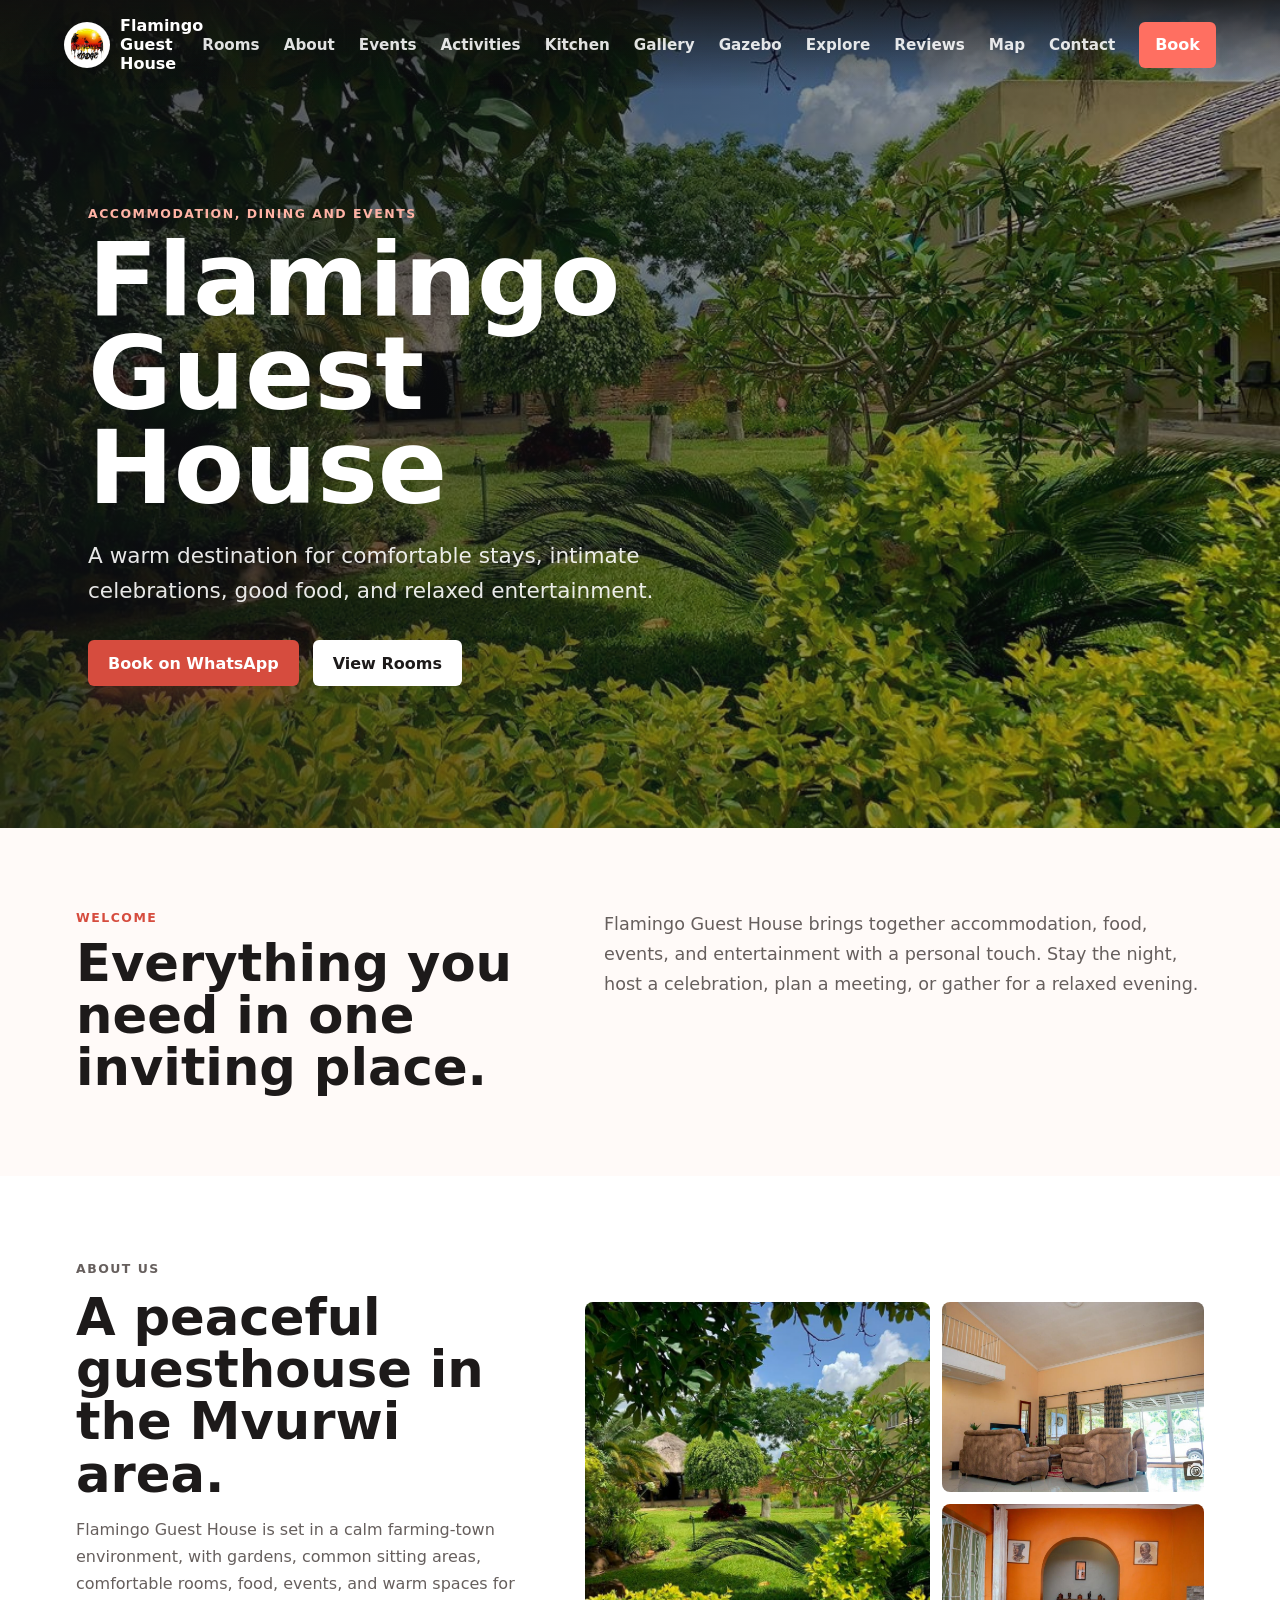
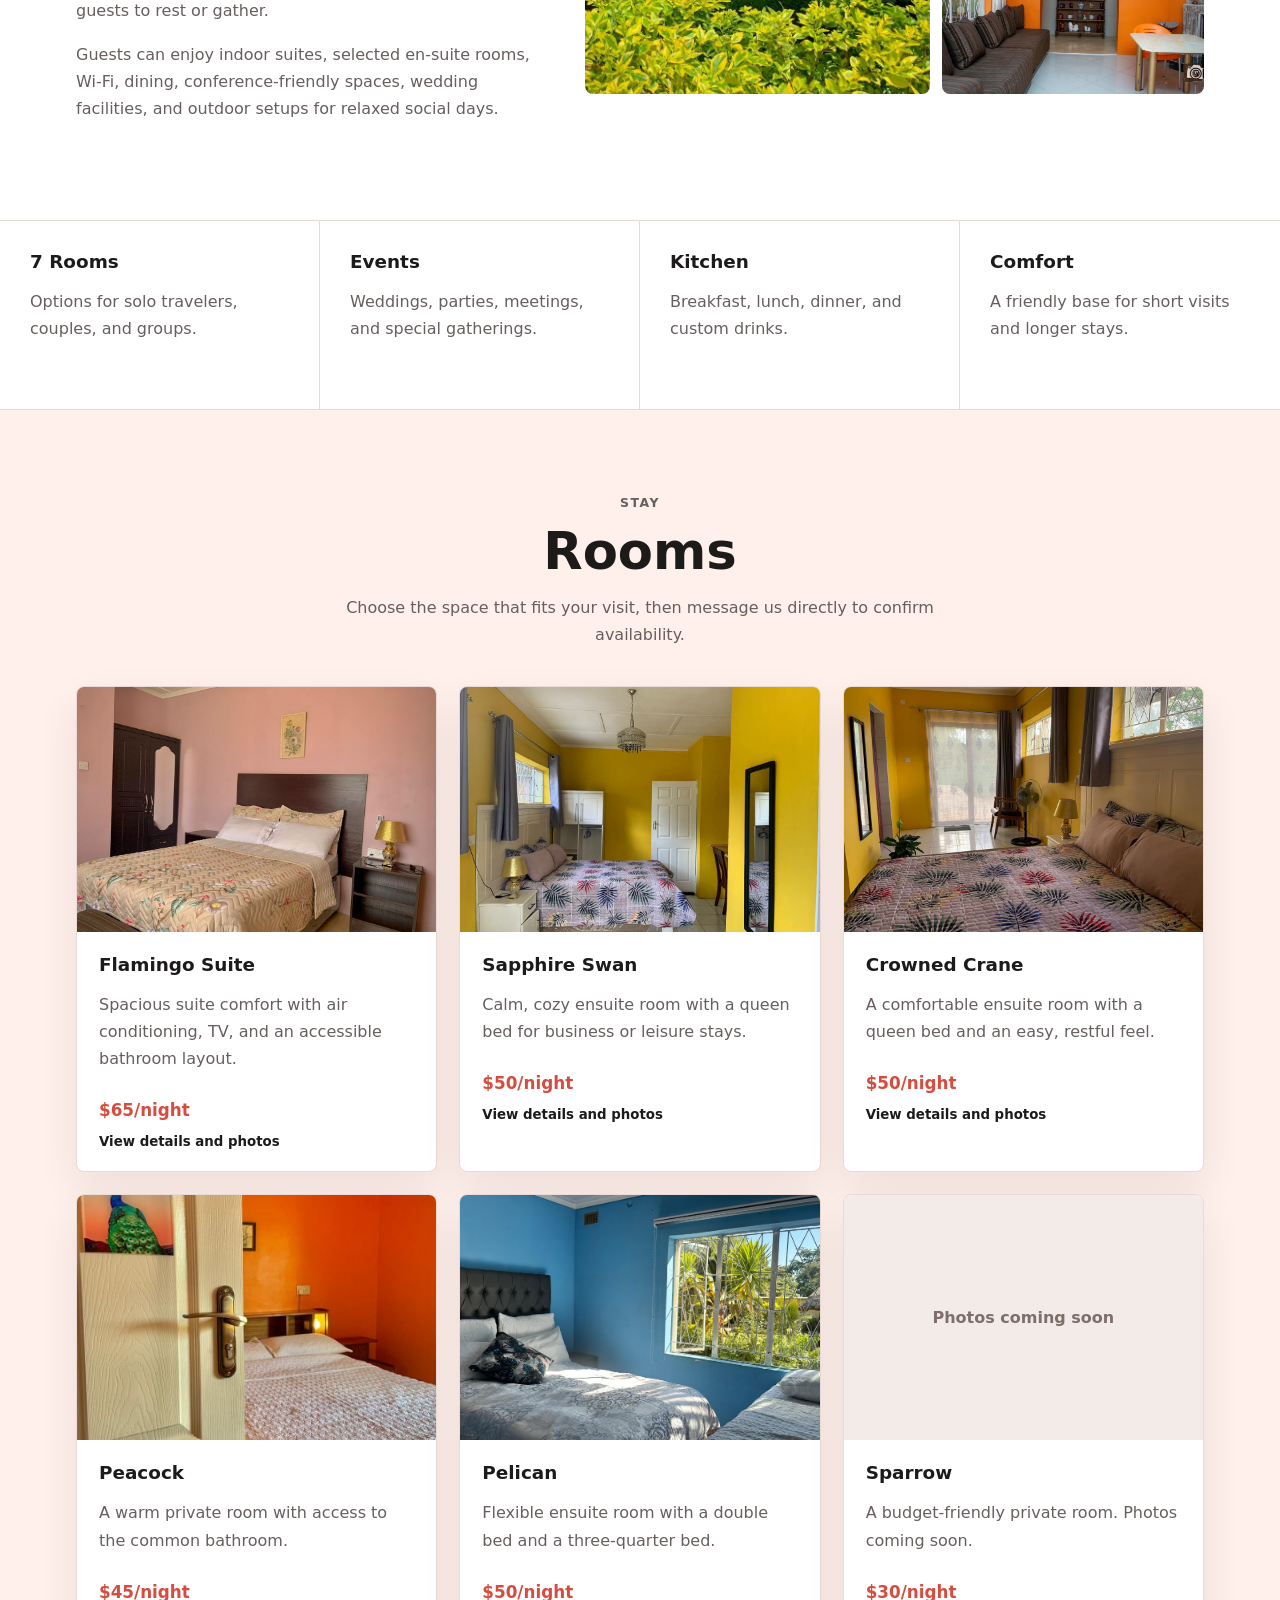
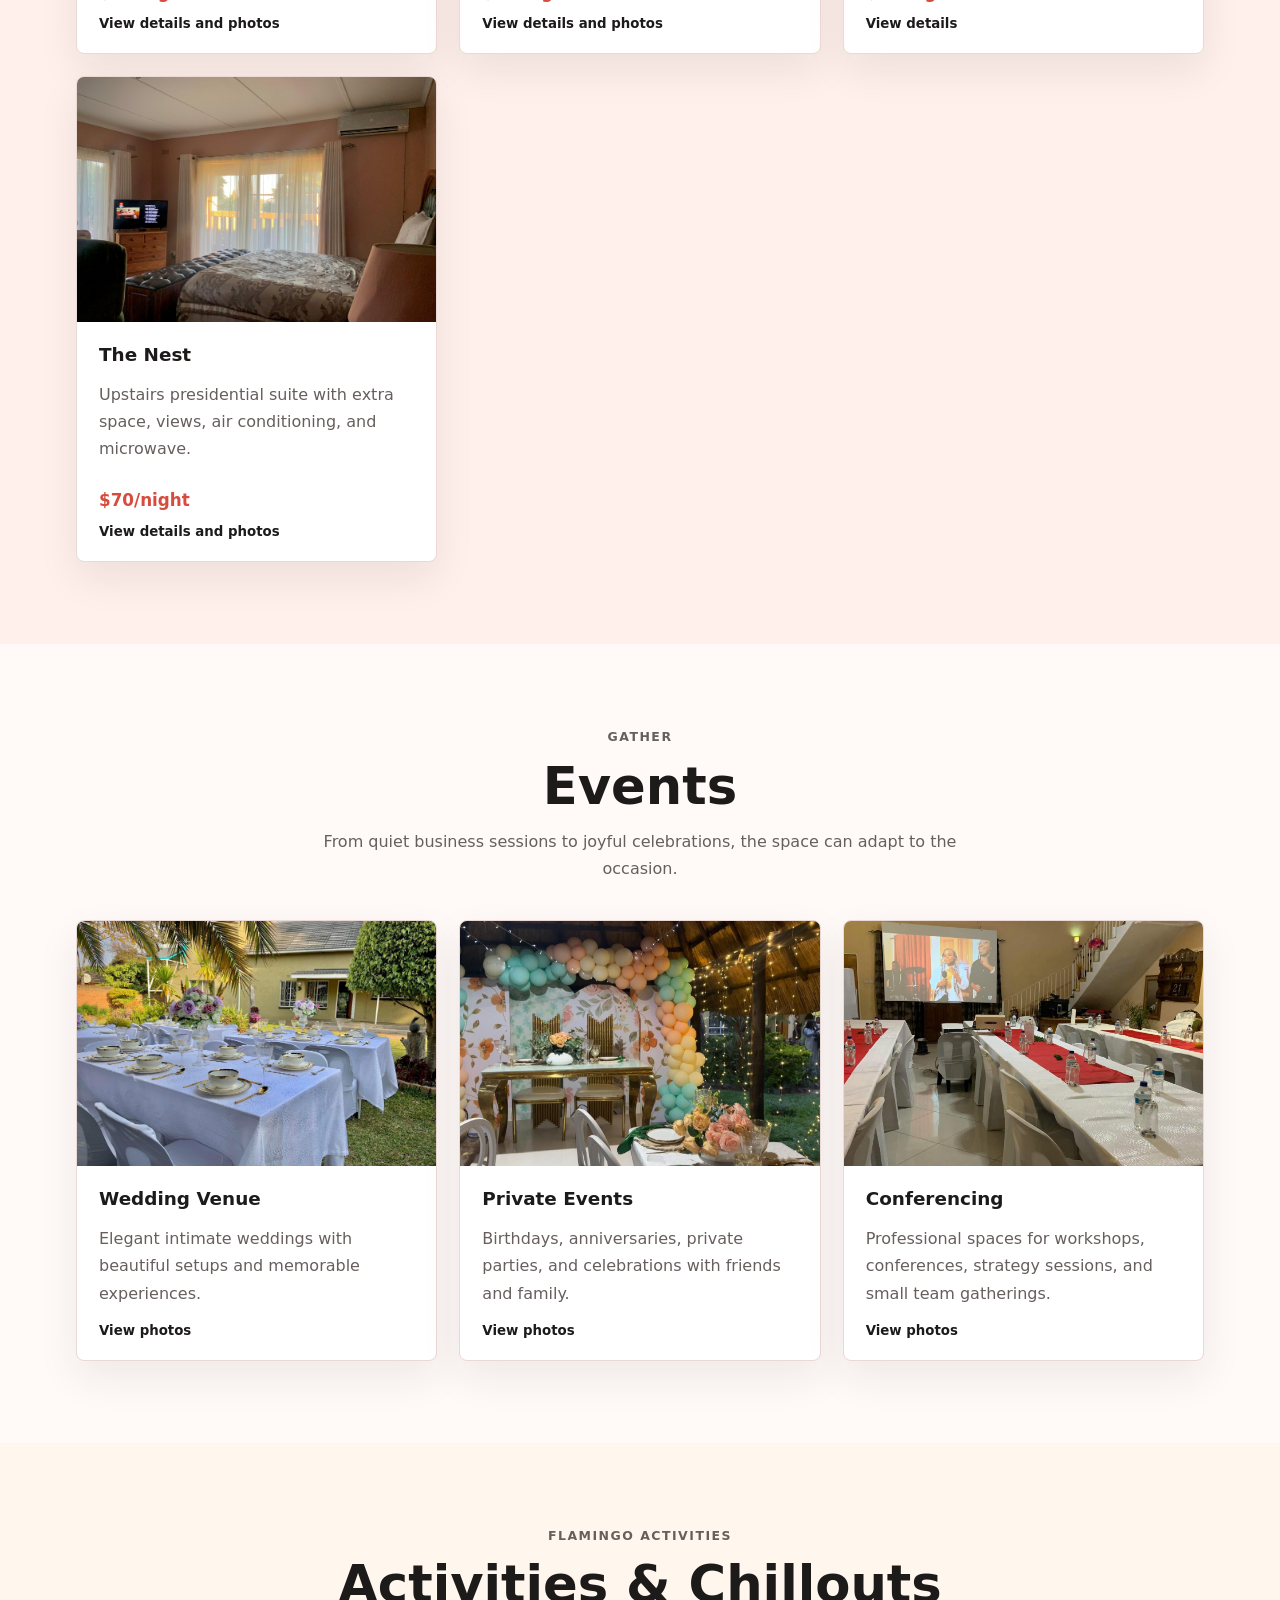
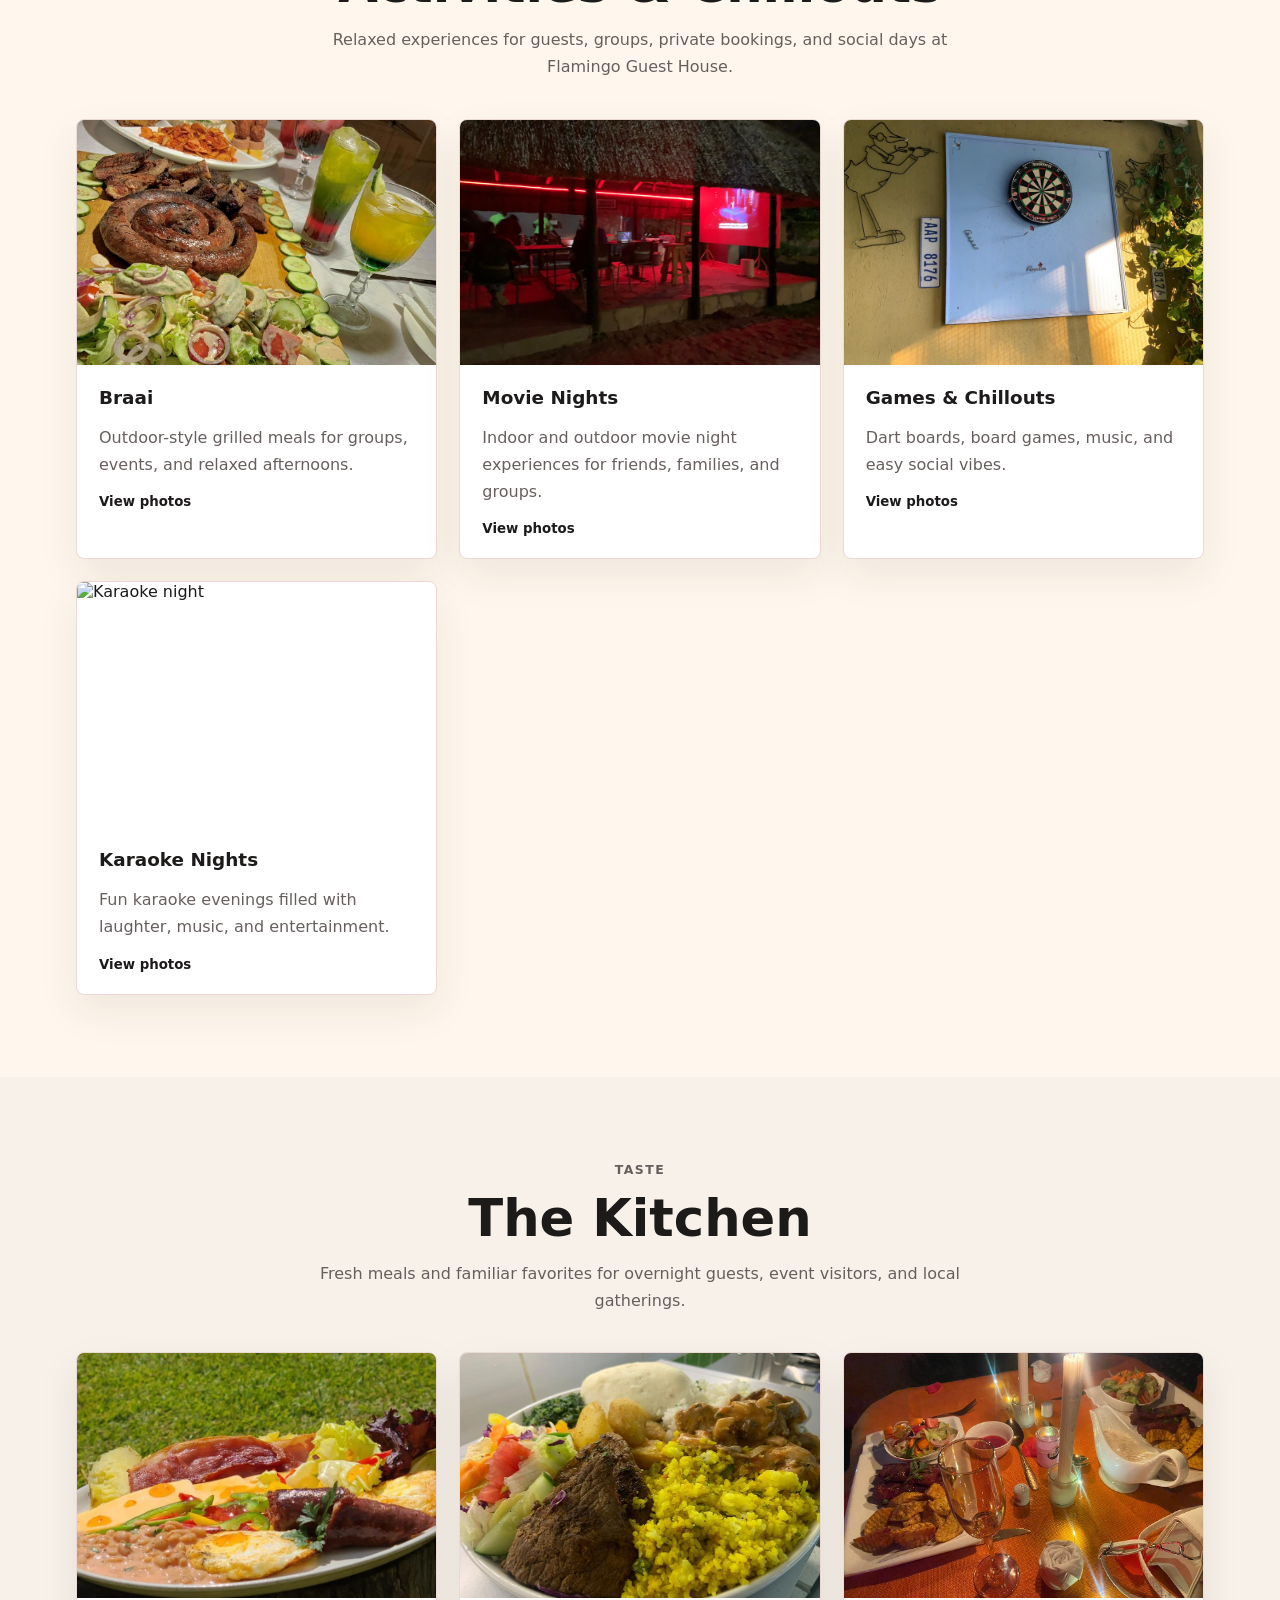
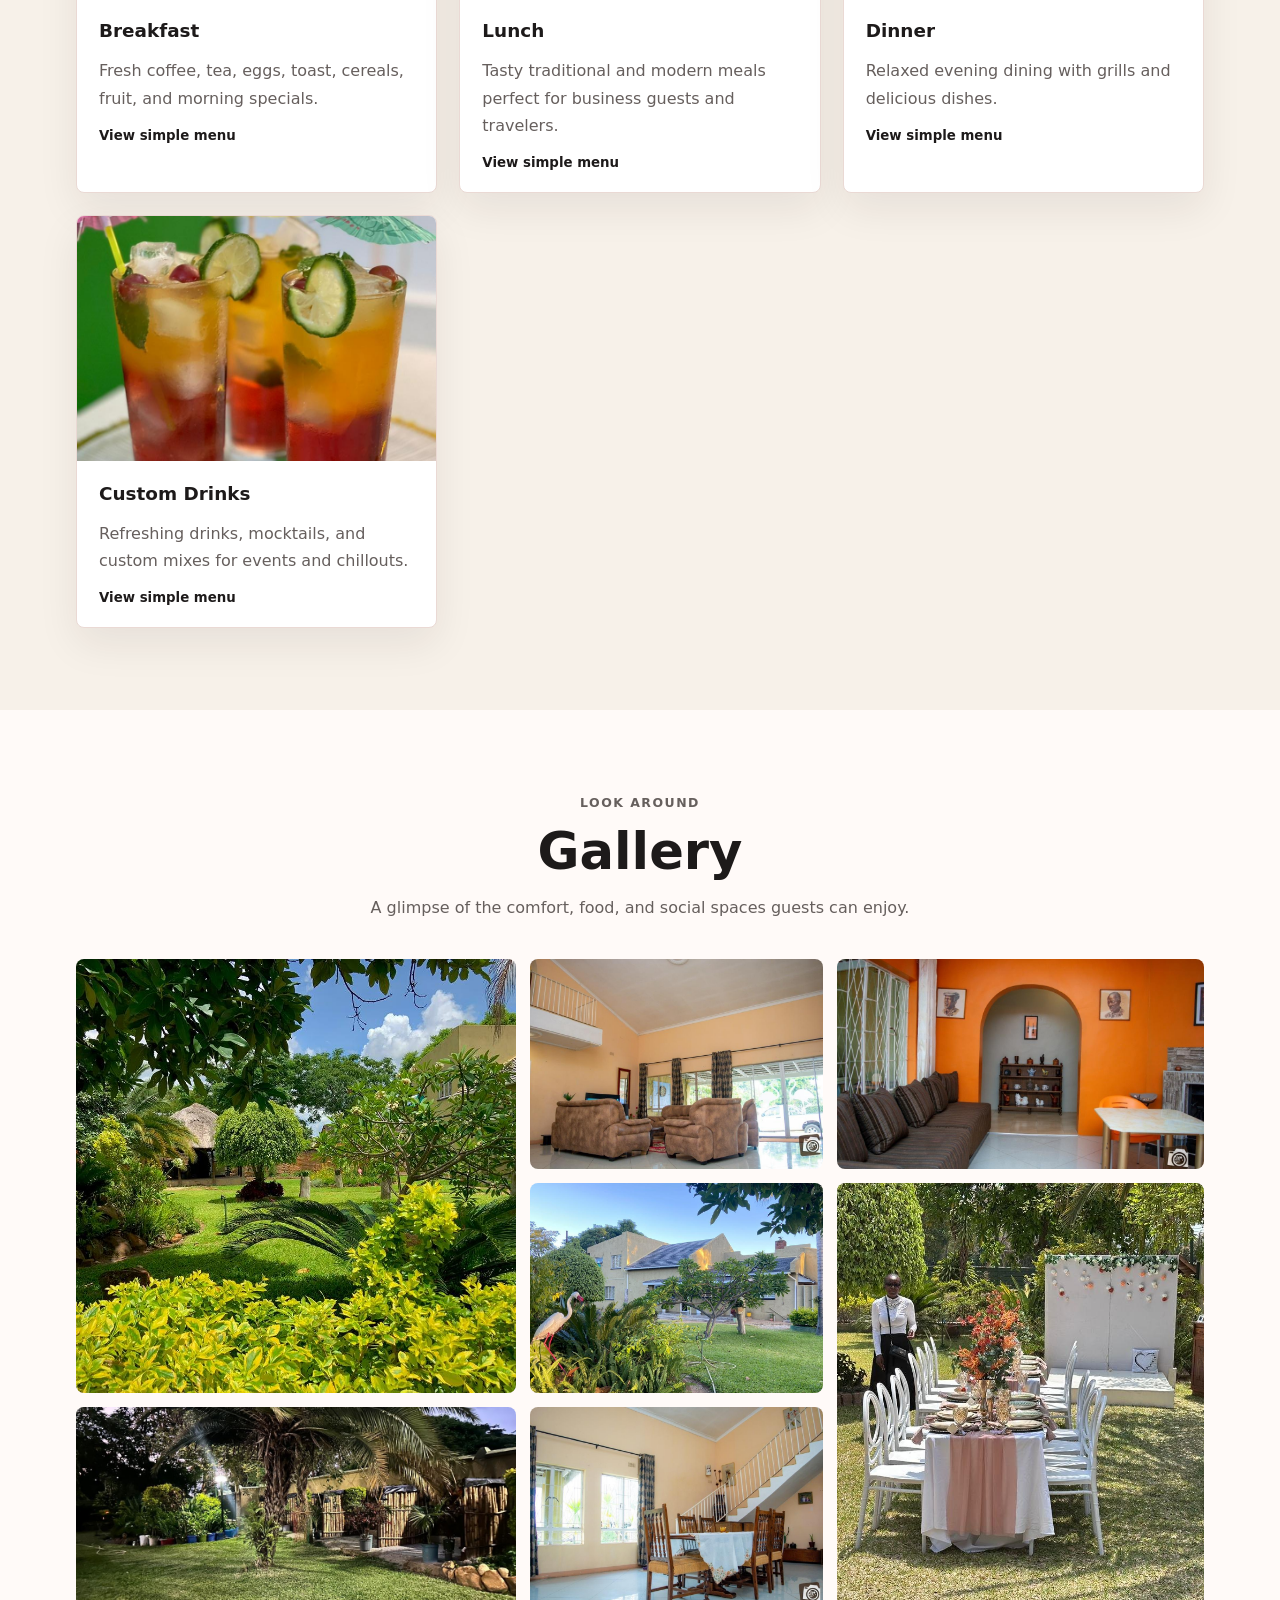
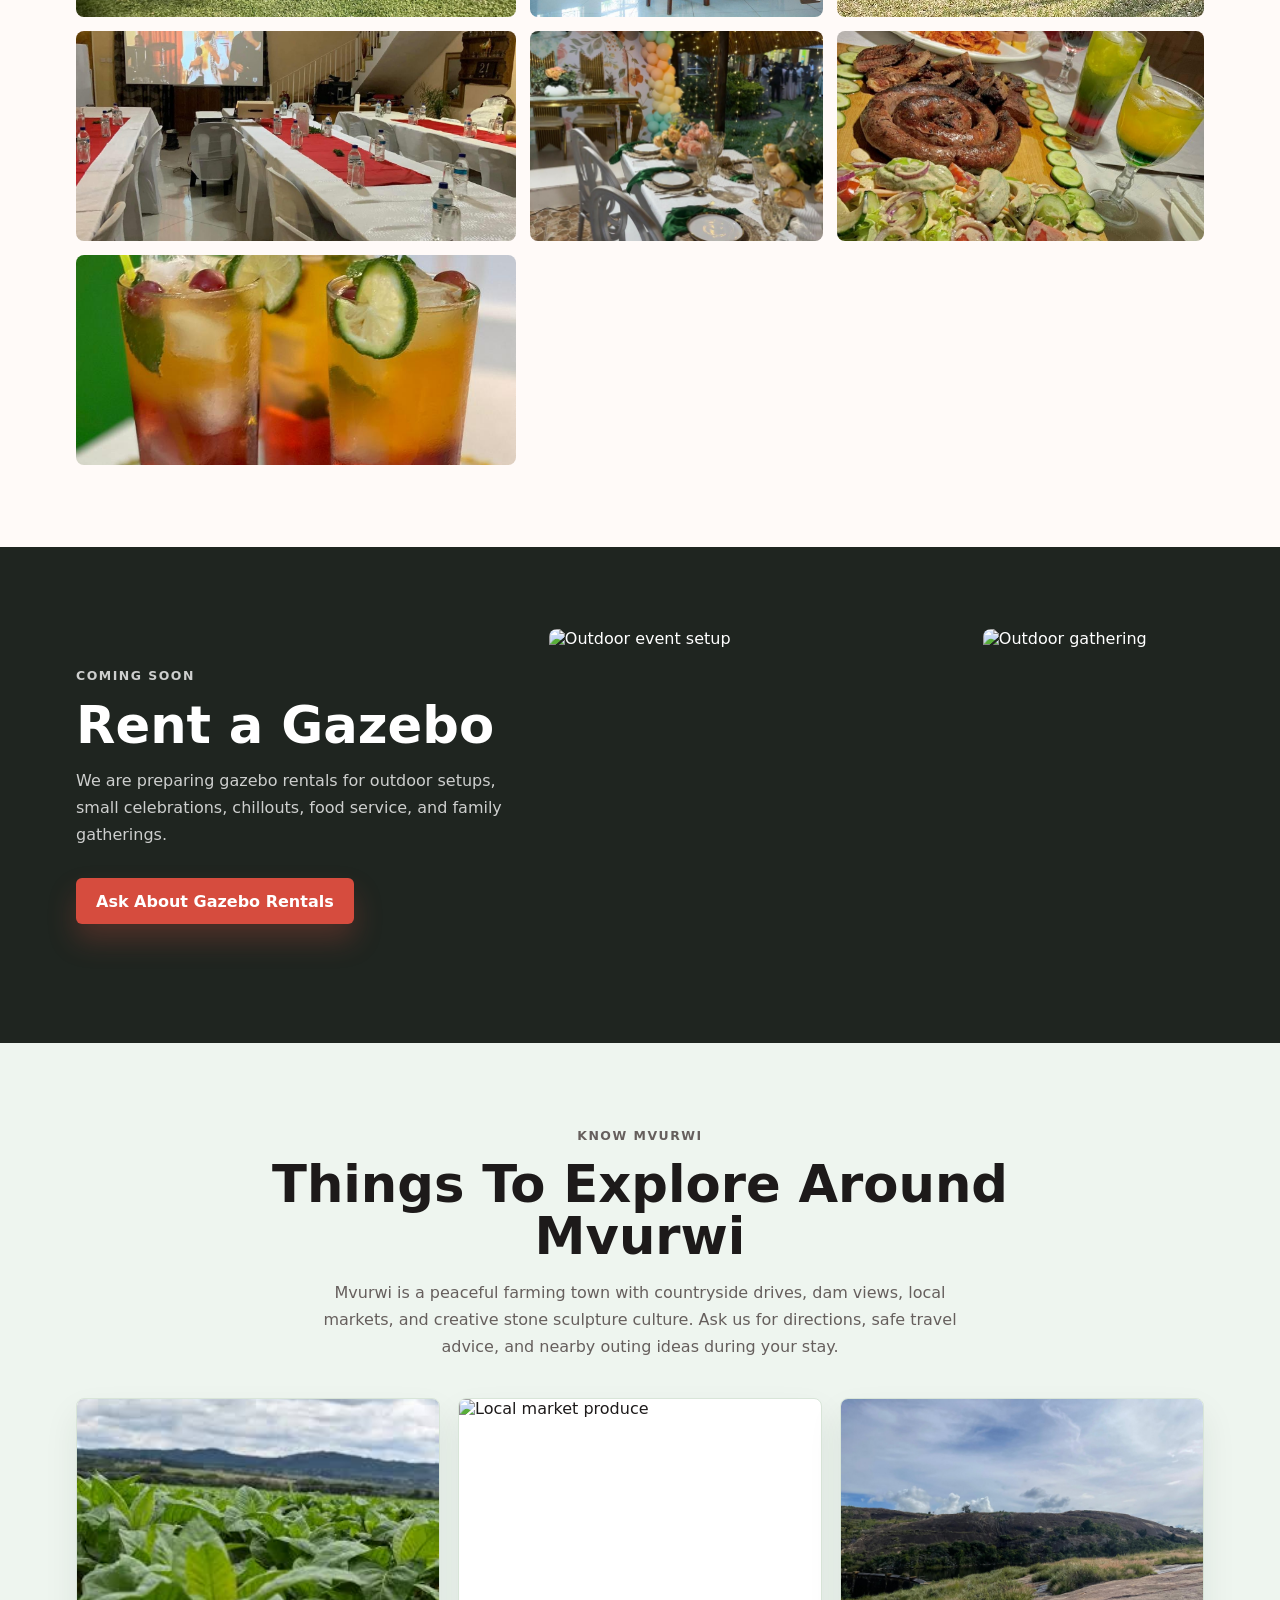
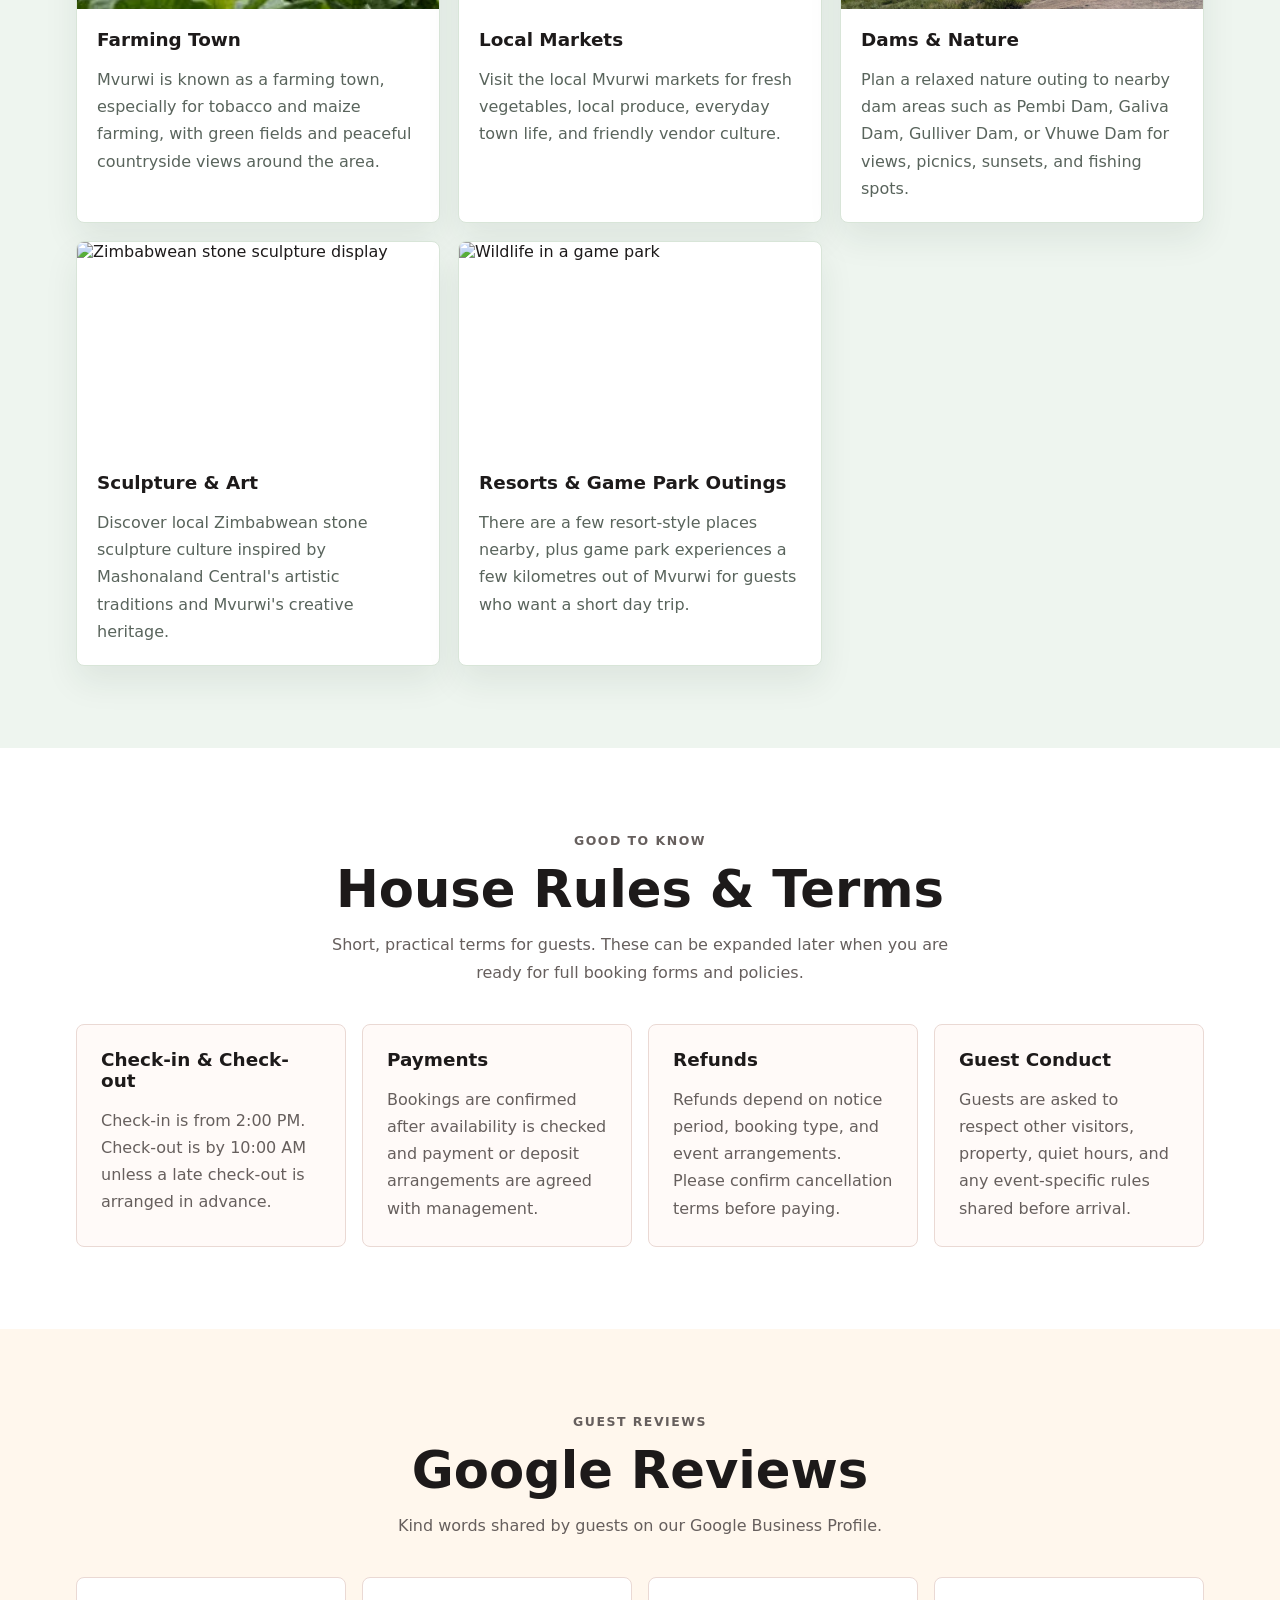
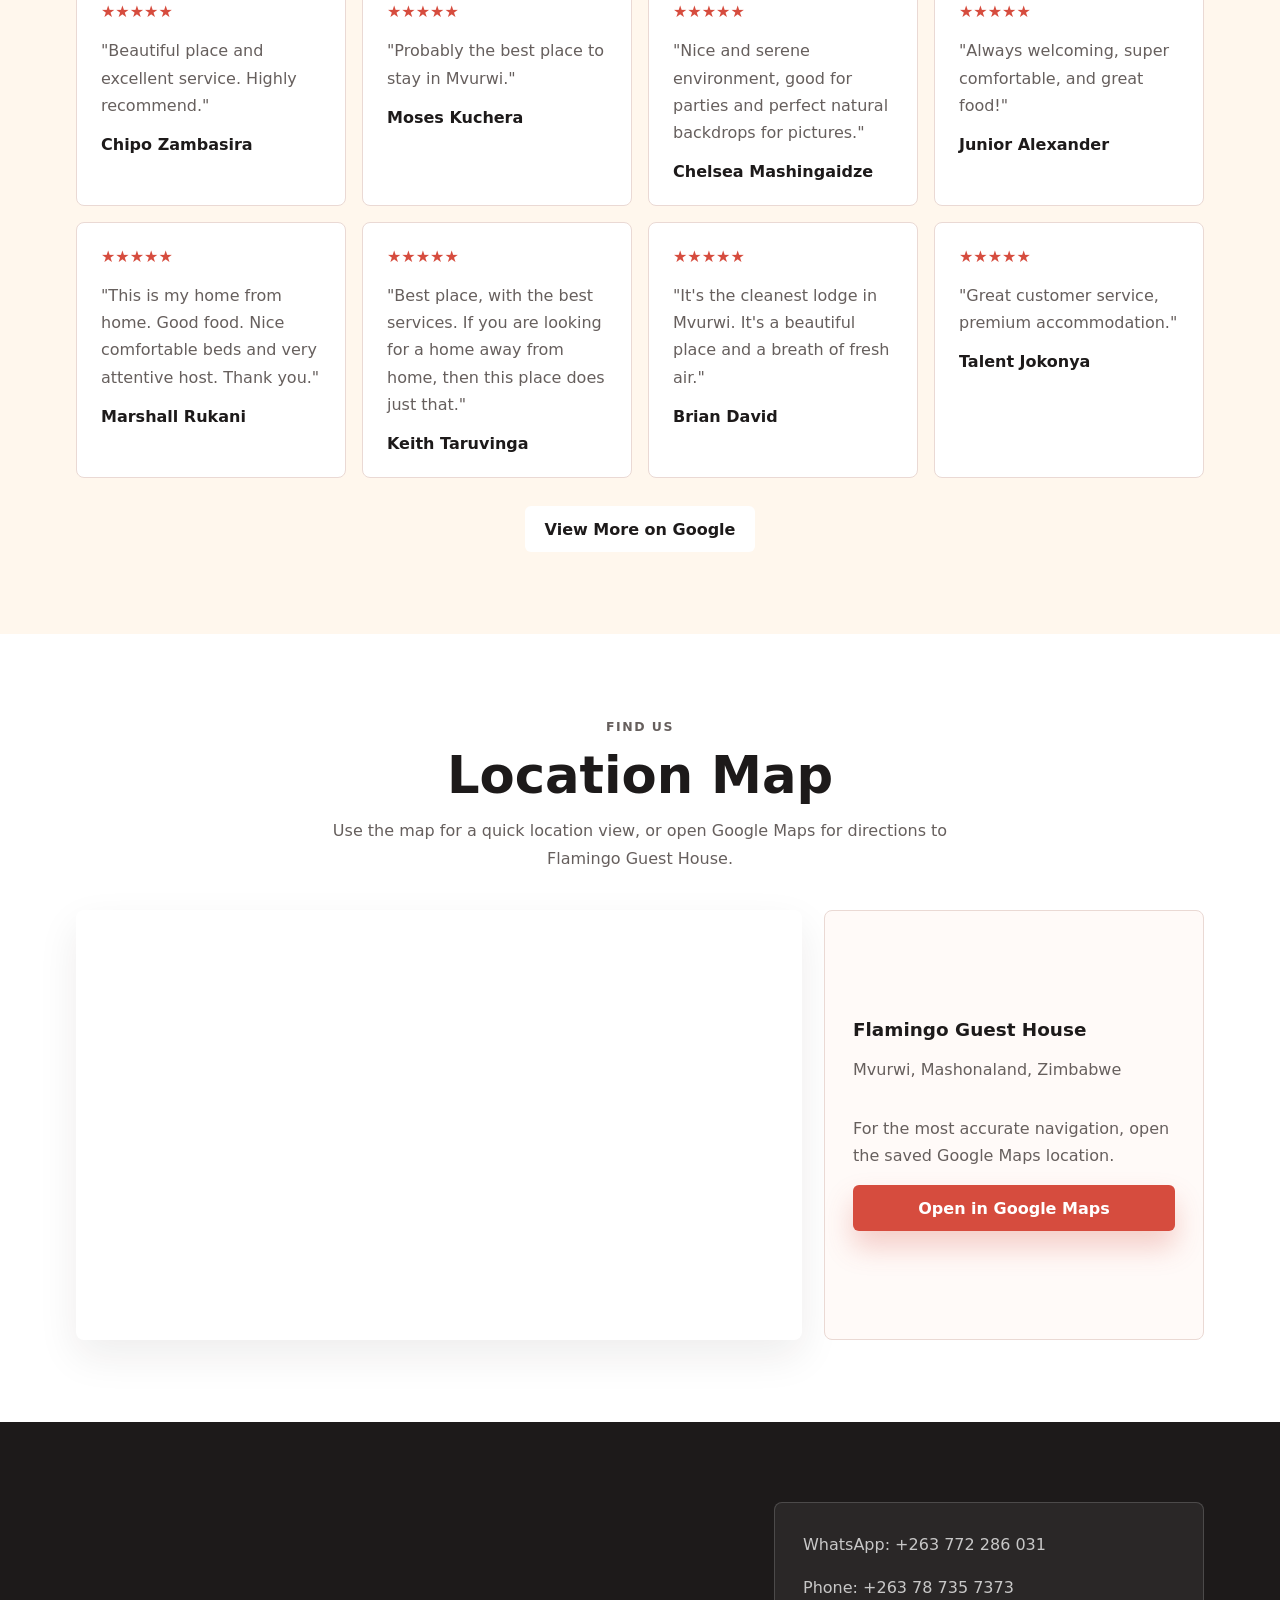
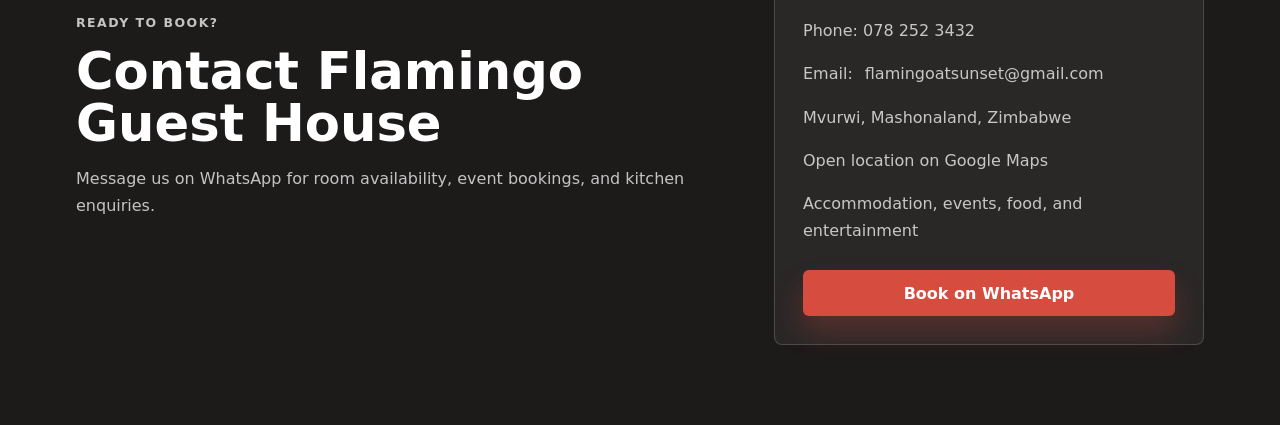
==== index.html @ 353aaf42 "Add files via upload" ====
<!doctype html>
<html lang="en">
  <head>
    <meta charset="UTF-8" />
    <meta name="viewport" content="width=device-width, initial-scale=1.0" />
    <meta
      name="description"
      content="Flamingo Guest House offers comfortable rooms, dining, events, and entertainment in a warm, vibrant setting."
    />
    <title>Flamingo Guest House</title>
    <link rel="stylesheet" href="src/styles.css" />
  </head>
  <body>
    <div class="site-shell">
      <header class="topbar">
        <a class="brand" href="#home" aria-label="Flamingo Guest House home">
          <img class="brand-logo" src="images/brand/flamingo-logo.jpg" alt="Flamingo Lodge logo">
          <span>Flamingo Guest House</span>
        </a>
        <nav class="desktop-nav" aria-label="Primary navigation">
          <a href="#rooms">Rooms</a>
          <a href="#about">About</a>
          <a href="#events">Events</a>
          <a href="#activities">Activities</a>
          <a href="#kitchen">Kitchen</a>
          <a href="#gallery">Gallery</a>
          <a href="#gazebo">Gazebo</a>
          <a href="#explore">Explore</a>
          <a href="#reviews">Reviews</a>
          <a href="#map">Map</a>
          <a href="#contact">Contact</a>
        </nav>
        <a class="nav-cta" href="https://wa.me/263772286031">Book</a>
        <button class="menu-button" id="openMenu" type="button" aria-label="Open navigation">Menu</button>
      </header>

      <div class="mobile-menu" id="mobileMenu" hidden>
        <button class="close-button" id="closeMenu" type="button" aria-label="Close navigation">Close</button>
        <a href="#rooms">Rooms</a>
        <a href="#about">About</a>
        <a href="#events">Events</a>
        <a href="#activities">Activities</a>
        <a href="#kitchen">Kitchen</a>
        <a href="#gallery">Gallery</a>
        <a href="#gazebo">Gazebo</a>
        <a href="#explore">Explore</a>
        <a href="#reviews">Reviews</a>
        <a href="#map">Map</a>
        <a href="#contact">Contact</a>
        <a href="https://wa.me/263772286031">Book on WhatsApp</a>
      </div>

      <main>
        <section
          id="home"
          class="hero"
          style="background-image: linear-gradient(90deg, rgba(15, 17, 20, 0.78), rgba(15, 17, 20, 0.28)), url('images/property/garden-afternoon-wide.jpg')"
        >
          <div class="hero-content">
            <p class="eyebrow">Accommodation, dining and events</p>
            <h1>Flamingo Guest House</h1>
            <p class="hero-copy">
              A warm destination for comfortable stays, intimate celebrations,
              good food, and relaxed entertainment.
            </p>
            <div class="hero-actions">
              <a class="primary-button" href="https://wa.me/263772286031">Book on WhatsApp</a>
              <a class="secondary-button" href="#rooms">View Rooms</a>
            </div>
          </div>
        </section>

        <section class="intro section">
          <div>
            <p class="eyebrow">Welcome</p>
            <h2>Everything you need in one inviting place.</h2>
          </div>
          <p>
            Flamingo Guest House brings together accommodation, food, events,
            and entertainment with a personal touch. Stay the night, host a
            celebration, plan a meeting, or gather for a relaxed evening.
          </p>
        </section>

        <section id="about" class="section about-section">
          <div class="about-layout">
            <div>
              <p class="eyebrow">About Us</p>
              <h2>A peaceful guesthouse in the Mvurwi area.</h2>
              <p>
                Flamingo Guest House is set in a calm farming-town environment,
                with gardens, common sitting areas, comfortable rooms, food,
                events, and warm spaces for guests to rest or gather.
              </p>
              <p>
                Guests can enjoy indoor suites, selected en-suite rooms, Wi-Fi,
                dining, conference-friendly spaces, wedding facilities, and
                outdoor setups for relaxed social days.
              </p>
            </div>
            <div class="about-photo-grid">
              <img src="images/property/garden-afternoon-wide.jpg" alt="Flamingo Guest House garden">
              <img src="images/property/common-lounge-wide.jpg" alt="Common lounge">
              <img src="images/property/common-orange-lounge.jpg" alt="Sitting area">
            </div>
          </div>
        </section>

        <section class="feature-strip">
          <article class="feature"><h3>7 Rooms</h3><p>Options for solo travelers, couples, and groups.</p></article>
          <article class="feature"><h3>Events</h3><p>Weddings, parties, meetings, and special gatherings.</p></article>
          <article class="feature"><h3>Kitchen</h3><p>Breakfast, lunch, dinner, and custom drinks.</p></article>
          <article class="feature"><h3>Comfort</h3><p>A friendly base for short visits and longer stays.</p></article>
        </section>

        <section id="rooms" class="section tinted">
          <div class="section-heading">
            <p class="eyebrow">Stay</p>
            <h2>Rooms</h2>
            <p>Choose the space that fits your visit, then message us directly to confirm availability.</p>
          </div>
          <div class="room-grid">
            <article class="room-card clickable-card" data-room="Flamingo Suite" tabindex="0" role="button"><img src="images/property/flamingo-pink-wide.jpg" alt="Flamingo Suite room"><div><h3>Flamingo Suite</h3><p>Spacious suite comfort with air conditioning, TV, and an accessible bathroom layout.</p><span>$65/night</span><small>View details and photos</small></div></article>
            <article class="room-card clickable-card" data-room="Sapphire Swan" tabindex="0" role="button"><img src="images/property/yellow-room-wide.jpg" alt="Sapphire Swan room"><div><h3>Sapphire Swan</h3><p>Calm, cozy ensuite room with a queen bed for business or leisure stays.</p><span>$50/night</span><small>View details and photos</small></div></article>
            <article class="room-card clickable-card" data-room="Crowned Crane" tabindex="0" role="button"><img src="images/property/yellow-room-bed-view.jpg" alt="Crowned Crane room"><div><h3>Crowned Crane</h3><p>A comfortable ensuite room with a queen bed and an easy, restful feel.</p><span>$50/night</span><small>View details and photos</small></div></article>
            <article class="room-card clickable-card" data-room="Peacock" tabindex="0" role="button"><img src="images/property/peacock-orange-door.jpg" alt="Peacock room door and bedroom"><div><h3>Peacock</h3><p>A warm private room with access to the common bathroom.</p><span>$45/night</span><small>View details and photos</small></div></article>
            <article class="room-card clickable-card" data-room="Pelican" tabindex="0" role="button"><img src="images/rooms/pelican-blue-room-window.jpg" alt="Pelican room"><div><h3>Pelican</h3><p>Flexible ensuite room with a double bed and a three-quarter bed.</p><span>$50/night</span><small>View details and photos</small></div></article>
            <article class="room-card clickable-card" data-room="Sparrow" tabindex="0" role="button"><div class="room-photo-placeholder">Photos coming soon</div><div><h3>Sparrow</h3><p>A budget-friendly private room. Photos coming soon.</p><span>$30/night</span><small>View details</small></div></article>
            <article class="room-card clickable-card" data-room="The Nest" tabindex="0" role="button"><img src="images/rooms/nest-room-bed-tv.jpg" alt="The Nest presidential suite"><div><h3>The Nest</h3><p>Upstairs presidential suite with extra space, views, air conditioning, and microwave.</p><span>$70/night</span><small>View details and photos</small></div></article>
          </div>
        </section>

        <section id="events" class="section">
          <div class="section-heading">
            <p class="eyebrow">Gather</p>
            <h2>Events</h2>
            <p>From quiet business sessions to joyful celebrations, the space can adapt to the occasion.</p>
          </div>
          <div class="card-grid">
            <article class="image-card clickable-card" data-experience="Wedding Venue" tabindex="0" role="button"><img src="images/events/wedding-garden-table-wide.jpg" alt="Wedding venue"><div><h3>Wedding Venue</h3><p>Elegant intimate weddings with beautiful setups and memorable experiences.</p><small>View photos</small></div></article>
            <article class="image-card clickable-card" data-experience="Private Events" tabindex="0" role="button"><img src="images/events/private-balloon-night-setup.jpg" alt="Private event"><div><h3>Private Events</h3><p>Birthdays, anniversaries, private parties, and celebrations with friends and family.</p><small>View photos</small></div></article>
            <article class="image-card clickable-card" data-experience="Conferencing" tabindex="0" role="button"><img src="images/events/conference-projector-wide.jpg" alt="Conference setup"><div><h3>Conferencing</h3><p>Professional spaces for workshops, conferences, strategy sessions, and small team gatherings.</p><small>View photos</small></div></article>
          </div>
        </section>

        <section id="activities" class="section activities-section">
          <div class="section-heading">
            <p class="eyebrow">Flamingo Activities</p>
            <h2>Activities & Chillouts</h2>
            <p>Relaxed experiences for guests, groups, private bookings, and social days at Flamingo Guest House.</p>
          </div>
          <div class="card-grid">
            <article class="image-card clickable-card" data-experience="Braai" tabindex="0" role="button"><img src="images/guesthouse/braai-board-drinks.jpg" alt="Braai grill"><div><h3>Braai</h3><p>Outdoor-style grilled meals for groups, events, and relaxed afternoons.</p><small>View photos</small></div></article>
            <article class="image-card clickable-card" data-experience="Movie Nights" tabindex="0" role="button"><img src="images/activities/movie-night-lapa-red-lights.jpg" alt="Movie night setup"><div><h3>Movie Nights</h3><p>Indoor and outdoor movie night experiences for friends, families, and groups.</p><small>View photos</small></div></article>
            <article class="image-card clickable-card" data-experience="Games & Chillouts" tabindex="0" role="button"><img src="images/activities/dart-board.jpg" alt="Dart board games area"><div><h3>Games & Chillouts</h3><p>Dart boards, board games, music, and easy social vibes.</p><small>View photos</small></div></article>
            <article class="image-card clickable-card" data-experience="Karaoke Nights" tabindex="0" role="button"><img src="https://images.unsplash.com/photo-1516280440614-37939bbacd81?q=80&w=1200&auto=format&fit=crop" alt="Karaoke night"><div><h3>Karaoke Nights</h3><p>Fun karaoke evenings filled with laughter, music, and entertainment.</p><small>View photos</small></div></article>
          </div>
        </section>

        <section id="kitchen" class="section kitchen">
          <div class="section-heading">
            <p class="eyebrow">Taste</p>
            <h2>The Kitchen</h2>
            <p>Fresh meals and familiar favorites for overnight guests, event visitors, and local gatherings.</p>
          </div>
          <div class="meal-grid">
            <article class="meal-card clickable-card" data-meal="Breakfast" tabindex="0" role="button"><img src="images/guesthouse/breakfast-full-plate.jpg" alt="Breakfast"><div><h3>Breakfast</h3><p>Fresh coffee, tea, eggs, toast, cereals, fruit, and morning specials.</p><small>View simple menu</small></div></article>
            <article class="meal-card clickable-card" data-meal="Lunch" tabindex="0" role="button"><img src="images/guesthouse/lunch-traditional-plate.jpg" alt="Lunch"><div><h3>Lunch</h3><p>Tasty traditional and modern meals perfect for business guests and travelers.</p><small>View simple menu</small></div></article>
            <article class="meal-card clickable-card" data-meal="Dinner" tabindex="0" role="button"><img src="images/guesthouse/candle-dinner-table.jpg" alt="Dinner"><div><h3>Dinner</h3><p>Relaxed evening dining with grills and delicious dishes.</p><small>View simple menu</small></div></article>
            <article class="meal-card clickable-card" data-meal="Custom Drinks" tabindex="0" role="button"><img src="images/guesthouse/mocktail-trio.jpg" alt="Custom drinks"><div><h3>Custom Drinks</h3><p>Refreshing drinks, mocktails, and custom mixes for events and chillouts.</p><small>View simple menu</small></div></article>
          </div>
        </section>

        <section id="gallery" class="section">
          <div class="section-heading">
            <p class="eyebrow">Look Around</p>
            <h2>Gallery</h2>
            <p>A glimpse of the comfort, food, and social spaces guests can enjoy.</p>
          </div>
          <div class="gallery-grid">
            <img src="images/property/garden-afternoon-wide.jpg" alt="Guesthouse garden">
            <img src="images/property/common-lounge-wide.jpg" alt="Guesthouse lounge">
            <img src="images/property/common-orange-lounge.jpg" alt="Sitting area">
            <img src="images/property/property-front-afternoon.jpg" alt="Guesthouse exterior">
            <img src="images/property/wedding-table-garden.jpg" alt="Outdoor event setup">
            <img src="images/property/garden-night-palm.jpg" alt="Garden at night">
            <img src="images/property/common-dining-room.jpg" alt="Dining room">
            <img src="images/events/conference-projector-wide.jpg" alt="Conference setup">
            <img src="images/events/private-balloon-night-table.jpg" alt="Private event setup">
            <img src="images/guesthouse/braai-board-drinks.jpg" alt="Braai and drinks spread">
            <img src="images/guesthouse/mocktail-trio.jpg" alt="Custom drinks">
          </div>
        </section>

        <section id="gazebo" class="section gazebo-section">
          <div class="gazebo-layout">
            <div>
              <p class="eyebrow">Coming Soon</p>
              <h2>Rent a Gazebo</h2>
              <p>We are preparing gazebo rentals for outdoor setups, small celebrations, chillouts, food service, and family gatherings.</p>
              <a class="primary-button" href="https://wa.me/263772286031?text=Hi%2C%20can%20I%20inquire%20about%20the%20upcoming%20gazebo%20rental%20at%20Flamingo%20Guest%20House%3F">Ask About Gazebo Rentals</a>
            </div>
            <div class="gazebo-photo-strip">
              <img src="https://images.unsplash.com/photo-1519167758481-83f550bb49b3?q=80&w=1200&auto=format&fit=crop" alt="Outdoor event setup">
              <img src="https://images.unsplash.com/photo-1533174072545-7a4b6ad7a6c3?q=80&w=1200&auto=format&fit=crop" alt="Outdoor gathering">
              <img src="https://images.unsplash.com/photo-1511795409834-ef04bbd61622?q=80&w=1200&auto=format&fit=crop" alt="Celebration setup">
            </div>
          </div>
        </section>

        <section id="explore" class="section explore-section">
          <div class="section-heading">
            <p class="eyebrow">Know Mvurwi</p>
            <h2>Things To Explore Around Mvurwi</h2>
            <p>Mvurwi is a peaceful farming town with countryside drives, dam views, local markets, and creative stone sculpture culture. Ask us for directions, safe travel advice, and nearby outing ideas during your stay.</p>
          </div>
          <div class="explore-grid">
            <article class="explore-card">
              <img src="images/explore/tobacco-field.jpg" alt="Tobacco leaf plants growing in a field">
              <div><h3>Farming Town</h3><p>Mvurwi is known as a farming town, especially for tobacco and maize farming, with green fields and peaceful countryside views around the area.</p></div>
            </article>
            <article class="explore-card">
              <img src="https://images.unsplash.com/photo-1518600506278-4e8ef466b810?q=80&w=1200&auto=format&fit=crop" alt="Local market produce">
              <div><h3>Local Markets</h3><p>Visit the local Mvurwi markets for fresh vegetables, local produce, everyday town life, and friendly vendor culture.</p></div>
            </article>
            <article class="explore-card">
              <img src="images/explore/vhuwe-dam-hills-wide.jpg" alt="Vhuwe Dam hills and water view">
              <div><h3>Dams & Nature</h3><p>Plan a relaxed nature outing to nearby dam areas such as Pembi Dam, Galiva Dam, Gulliver Dam, or Vhuwe Dam for views, picnics, sunsets, and fishing spots.</p></div>
            </article>
            <article class="explore-card">
              <img src="https://cdn.thestandard.co.zw/thestandard/uploads/2013/12/Mvurwi.jpg" alt="Zimbabwean stone sculpture display">
              <div><h3>Sculpture & Art</h3><p>Discover local Zimbabwean stone sculpture culture inspired by Mashonaland Central's artistic traditions and Mvurwi's creative heritage.</p></div>
            </article>
            <article class="explore-card">
              <img src="https://images.unsplash.com/photo-1516426122078-c23e76319801?q=80&w=1200&auto=format&fit=crop" alt="Wildlife in a game park">
              <div><h3>Resorts & Game Park Outings</h3><p>There are a few resort-style places nearby, plus game park experiences a few kilometres out of Mvurwi for guests who want a short day trip.</p></div>
            </article>
          </div>
        </section>

        <section class="section terms-section">
          <div class="section-heading">
            <p class="eyebrow">Good To Know</p>
            <h2>House Rules & Terms</h2>
            <p>Short, practical terms for guests. These can be expanded later when you are ready for full booking forms and policies.</p>
          </div>
          <div class="terms-grid">
            <article><h3>Check-in & Check-out</h3><p>Check-in is from 2:00 PM. Check-out is by 10:00 AM unless a late check-out is arranged in advance.</p></article>
            <article><h3>Payments</h3><p>Bookings are confirmed after availability is checked and payment or deposit arrangements are agreed with management.</p></article>
            <article><h3>Refunds</h3><p>Refunds depend on notice period, booking type, and event arrangements. Please confirm cancellation terms before paying.</p></article>
            <article><h3>Guest Conduct</h3><p>Guests are asked to respect other visitors, property, quiet hours, and any event-specific rules shared before arrival.</p></article>
          </div>
        </section>

        <section id="reviews" class="section reviews-section">
          <div class="section-heading">
            <p class="eyebrow">Guest Reviews</p>
            <h2>Google Reviews</h2>
            <p>Kind words shared by guests on our Google Business Profile.</p>
          </div>
          <div class="reviews-grid">
            <article class="review-card">
              <span>&#9733;&#9733;&#9733;&#9733;&#9733;</span>
              <p>"Beautiful place and excellent service. Highly recommend."</p>
              <h3>Chipo Zambasira</h3>
            </article>
            <article class="review-card">
              <span>&#9733;&#9733;&#9733;&#9733;&#9733;</span>
              <p>"Probably the best place to stay in Mvurwi."</p>
              <h3>Moses Kuchera</h3>
            </article>
            <article class="review-card">
              <span>&#9733;&#9733;&#9733;&#9733;&#9733;</span>
              <p>"Nice and serene environment, good for parties and perfect natural backdrops for pictures."</p>
              <h3>Chelsea Mashingaidze</h3>
            </article>
            <article class="review-card">
              <span>&#9733;&#9733;&#9733;&#9733;&#9733;</span>
              <p>"Always welcoming, super comfortable, and great food!"</p>
              <h3>Junior Alexander</h3>
            </article>
            <article class="review-card">
              <span>&#9733;&#9733;&#9733;&#9733;&#9733;</span>
              <p>"This is my home from home. Good food. Nice comfortable beds and very attentive host. Thank you."</p>
              <h3>Marshall Rukani</h3>
            </article>
            <article class="review-card">
              <span>&#9733;&#9733;&#9733;&#9733;&#9733;</span>
              <p>"Best place, with the best services. If you are looking for a home away from home, then this place does just that."</p>
              <h3>Keith Taruvinga</h3>
            </article>
            <article class="review-card">
              <span>&#9733;&#9733;&#9733;&#9733;&#9733;</span>
              <p>"It's the cleanest lodge in Mvurwi. It's a beautiful place and a breath of fresh air."</p>
              <h3>Brian David</h3>
            </article>
            <article class="review-card">
              <span>&#9733;&#9733;&#9733;&#9733;&#9733;</span>
              <p>"Great customer service, premium accommodation."</p>
              <h3>Talent Jokonya</h3>
            </article>
          </div>
          <div class="reviews-action">
            <a class="secondary-button" href="https://share.google/RlLgoidRv7lkZX65t">View More on Google</a>
          </div>
        </section>

        <section id="map" class="section map-section">
          <div class="section-heading">
            <p class="eyebrow">Find Us</p>
            <h2>Location Map</h2>
            <p>Use the map for a quick location view, or open Google Maps for directions to Flamingo Guest House.</p>
          </div>
          <div class="map-layout">
            <iframe
              title="Flamingo Guest House location map"
              src="https://www.google.com/maps?q=Flamingo%20Guest%20House%20Mvurwi%20Zimbabwe&output=embed"
              loading="lazy"
              referrerpolicy="no-referrer-when-downgrade"
            ></iframe>
            <div class="map-card">
              <h3>Flamingo Guest House</h3>
              <p>Mvurwi, Mashonaland, Zimbabwe</p>
              <p>For the most accurate navigation, open the saved Google Maps location.</p>
              <a class="primary-button" href="https://maps.app.goo.gl/oKtzaX5ZXM9a6fP58">Open in Google Maps</a>
            </div>
          </div>
        </section>

        <section id="contact" class="contact-section">
          <div>
            <p class="eyebrow">Ready to book?</p>
            <h2>Contact Flamingo Guest House</h2>
            <p>Message us on WhatsApp for room availability, event bookings, and kitchen enquiries.</p>
          </div>
          <div class="contact-card">
            <p>WhatsApp: +263 772 286 031</p>
            <p>Phone: +263 78 735 7373</p>
            <p>Phone: 078 252 3432</p>
            <p>Email: <a href="mailto:flamingoatsunset@gmail.com">flamingoatsunset@gmail.com</a></p>
            <p>Mvurwi, Mashonaland, Zimbabwe</p>
            <p><a href="https://maps.app.goo.gl/oKtzaX5ZXM9a6fP58">Open location on Google Maps</a></p>
            <p>Accommodation, events, food, and entertainment</p>
            <a class="primary-button" href="https://wa.me/263772286031">Book on WhatsApp</a>
          </div>
        </section>
      </main>
    </div>

    <div class="modal-overlay" id="roomModal" hidden>
      <section class="modal-panel room-modal-panel" role="dialog" aria-modal="true" aria-labelledby="roomModalTitle">
        <button class="modal-close" type="button" data-close-modal aria-label="Close room details">Close</button>
        <div class="modal-gallery">
          <button class="gallery-button" type="button" id="prevRoomImage" aria-label="Previous room photo">Prev</button>
          <img id="roomModalImage" src="" alt="">
          <div class="modal-placeholder" id="roomModalPlaceholder" hidden>Photos coming soon</div>
          <button class="gallery-button" type="button" id="nextRoomImage" aria-label="Next room photo">Next</button>
        </div>
        <div class="modal-content">
          <p class="eyebrow" id="roomModalPrice"></p>
          <h2 id="roomModalTitle"></h2>
          <p id="roomModalDescription"></p>
          <h3>Amenities</h3>
          <ul class="amenity-list" id="roomAmenities"></ul>
          <a class="primary-button" id="roomBookingButton" href="https://wa.me/263772286031">Book this room</a>
        </div>
      </section>
    </div>

    <div class="modal-overlay" id="mealModal" hidden>
      <section class="modal-panel meal-modal-panel" role="dialog" aria-modal="true" aria-labelledby="mealModalTitle">
        <button class="modal-close" type="button" data-close-modal aria-label="Close menu">Close</button>
        <div class="modal-gallery meal-gallery">
          <button class="gallery-button" type="button" id="prevMealImage" aria-label="Previous meal photo">Prev</button>
          <img id="mealModalImage" src="" alt="">
          <button class="gallery-button" type="button" id="nextMealImage" aria-label="Next meal photo">Next</button>
        </div>
        <div class="modal-content">
          <p class="eyebrow">Simple Menu</p>
          <h2 id="mealModalTitle"></h2>
          <p id="mealModalDescription"></p>
          <ul class="menu-list" id="mealMenuItems"></ul>
          <a class="primary-button" id="mealWhatsappButton" href="https://wa.me/263772286031">Ask about this menu</a>
        </div>
      </section>
    </div>

    <div class="modal-overlay" id="experienceModal" hidden>
      <section class="modal-panel experience-modal-panel" role="dialog" aria-modal="true" aria-labelledby="experienceModalTitle">
        <button class="modal-close" type="button" data-close-modal aria-label="Close photos">Close</button>
        <div class="modal-gallery">
          <button class="gallery-button" type="button" id="prevExperienceImage" aria-label="Previous photo">Prev</button>
          <img id="experienceModalImage" src="" alt="">
          <button class="gallery-button" type="button" id="nextExperienceImage" aria-label="Next photo">Next</button>
        </div>
        <div class="modal-content">
          <p class="eyebrow">Photos & Details</p>
          <h2 id="experienceModalTitle"></h2>
          <p id="experienceModalDescription"></p>
          <h3>Includes</h3>
          <ul class="menu-list" id="experienceHighlights"></ul>
          <a class="primary-button" id="experienceWhatsappButton" href="https://wa.me/263772286031">Ask about this</a>
        </div>
      </section>
    </div>

    <script>
      const experienceDetails = {
        "Wedding Venue": {
          description: "Elegant intimate weddings with space for beautiful setups, photos, food, and guest comfort.",
          highlights: ["Wedding setup space", "Food and drinks options", "Photo-friendly areas", "Custom arrangements on request"],
          images: [
            "images/events/wedding-garden-table-wide.jpg",
            "images/events/wedding-garden-tables-palm.jpg",
            "images/events/wedding-welcome-sign.jpg",
            "images/property/wedding-aisle-red-carpet.jpg",
            "images/property/wedding-ceremony-chairs.jpg"
          ]
        },
        "Private Events": {
          description: "A flexible space for birthdays, anniversaries, private parties, and family celebrations.",
          highlights: ["Birthday setups", "Private parties", "Food and drinks", "Music and entertainment options"],
          images: [
            "images/events/private-balloon-night-setup.jpg",
            "images/events/private-balloon-night-table.jpg",
            "images/events/baby-shower-blue-table.jpg",
            "images/activities/night-event-garden-crowd.jpg",
            "images/activities/night-event-chairs-garden.jpg",
            "images/activities/night-event-garden-tables.jpg",
            "images/property/outdoor-banquet-table.jpg",
            "images/property/outdoor-breakfast-table.jpg",
            "images/property/wedding-table-garden.jpg",
            "images/guesthouse/event-buffet-rice-potatoes.jpg",
            "images/guesthouse/event-salad-buffet.jpg"
          ]
        },
        "Conferencing": {
          description: "A professional setup for meetings, workshops, training sessions, and planning days.",
          highlights: ["Meeting layout", "Workshop setup", "Tea and meal options", "Private booking available"],
          images: [
            "images/events/conference-projector-wide.jpg",
            "images/events/conference-projector-room.jpg",
            "images/events/conference-tables-top.jpg",
            "images/events/conference-table-projector-detail.jpg"
          ]
        },
        "Braai": {
          description: "Outdoor-style grilled meals for groups, casual afternoons, and private activity bookings.",
          highlights: ["Grilled meat options", "Sadza, rice, and sides", "Group bookings", "Custom braai packages"],
          images: [
            "images/guesthouse/braai-board-drinks.jpg",
            "images/guesthouse/braai-platter-board.jpg",
            "images/guesthouse/snack-gizzards-crisps.jpg",
            "images/guesthouse/snack-soup-crisps.jpg"
          ]
        },
        "Movie Nights": {
          description: "Indoor and outdoor movie experiences for guests, families, friends, and small groups.",
          highlights: ["Movie setup", "Snacks and drinks", "Private group bookings", "Indoor or outdoor options"],
          images: [
            "images/activities/movie-night-lapa-red-lights.jpg",
            "images/activities/movie-night-screen-audience.jpg",
            "images/activities/movie-night-fire-screen.jpg",
            "images/activities/movie-night-marshmallows.jpg"
          ]
        },
        "Games & Chillouts": {
          description: "Relaxed social time with games, music, food, drinks, and a casual Flamingo atmosphere.",
          highlights: ["Dart board", "Board games", "Music and food", "Group chillout bookings"],
          images: [
            "images/activities/dart-board.jpg",
            "images/property/garden-night-lights.jpg",
            "images/property/garden-night-palm.jpg"
          ]
        },
        "Karaoke Nights": {
          description: "Fun music nights for guests and private groups who want a lively evening together.",
          highlights: ["Karaoke setup", "Music and sound", "Food and drink options", "Private event bookings"],
          images: [
            "https://images.unsplash.com/photo-1516280440614-37939bbacd81?q=80&w=1200&auto=format&fit=crop",
            "https://images.unsplash.com/photo-1501386761578-eac5c94b800a?q=80&w=1200&auto=format&fit=crop",
            "https://images.unsplash.com/photo-1493225457124-a3eb161ffa5f?q=80&w=1200&auto=format&fit=crop"
          ]
        }
      };

      const roomDetails = {
        "Flamingo Suite": {
          price: "$65/night",
          description: "A spacious suite suited for guests who want extra comfort, air conditioning, and a mobility-friendly bathroom layout. Correct bathroom photos will be added soon.",
          amenities: ["Queen bed", "Private ensuite", "Bathtub", "Large accessible shower", "Air conditioning", "TV", "Mini fridge", "Fresh linen", "Tea station", "Wi-Fi access"],
          images: [
            "images/property/flamingo-pink-wide.jpg",
            "images/property/flamingo-pink-bed-close.jpg",
            "images/property/flamingo-pink-mirror.jpg",
            "images/property/flamingo-suite-fridge.jpg"
          ]
        },
        "Sapphire Swan": {
          price: "$50/night",
          description: "A calm, comfortable ensuite room for business travelers, couples, or guests visiting for a short stay.",
          amenities: ["Queen bed", "Private ensuite", "TV", "Desk space", "Wardrobe", "Fresh towels", "Wi-Fi access"],
          images: [
            "images/property/yellow-room-wide.jpg",
            "images/property/yellow-room-bed-view.jpg",
            "images/property/yellow-room-bed-close.jpg",
            "images/property/yellow-room-night-bed.jpg",
            "images/rooms/nest-bathroom-cream.jpg"
          ]
        },
        "Crowned Crane": {
          price: "$50/night",
          description: "A cozy ensuite room with a restful feel, perfect after a long journey or busy day.",
          amenities: ["Queen bed", "Private ensuite", "TV", "Bedside lighting", "Fresh linen", "Storage space", "Wi-Fi access"],
          images: [
            "images/property/yellow-room-bed-view.jpg",
            "images/property/yellow-room-wide.jpg",
            "images/property/yellow-room-bed-close-2.jpg",
            "images/property/yellow-room-night-bed.jpg"
          ]
        },
        "Peacock": {
          price: "$50/night",
          description: "A comfortable private room with access to the common bathroom.",
          amenities: ["Double bed", "Common bathroom access", "TV", "Fresh linen", "Bedside lighting", "Storage space", "Wi-Fi access"],
          images: [
            "images/property/peacock-orange-door.jpg",
            "images/rooms/common-bathroom-tissue-roll.jpg"
          ]
        },
        "Pelican": {
          price: "$45/night",
          description: "A flexible ensuite room with two beds, ideal for guests who want a practical shared sleeping arrangement.",
          amenities: ["Double bed", "Three-quarter bed", "Private ensuite", "TV", "Fresh towels", "Wardrobe", "Charging points", "Wi-Fi access"],
          images: [
            "images/rooms/pelican-blue-room-window.jpg",
            "images/rooms/pelican-blue-room-bed.jpg",
            "images/rooms/pelican-bathroom-grey-wide.jpg",
            "images/rooms/pelican-bathroom-grey-detail.jpg"
          ]
        },
        "Sparrow": {
          price: "$30/night",
          description: "A budget-friendly option for solo travelers or guests needing a neat place to rest. Real room photos are coming soon.",
          amenities: ["Private room", "TV", "Fresh linen", "Towels", "Charging point", "Shared facilities where applicable", "Wi-Fi access"],
          images: []
        },
        "The Nest": {
          price: "$70/night",
          description: "Our upstairs presidential suite, made for guests who want the most spacious stay with a view over the property.",
          amenities: ["Queen bed", "Presidential suite", "Upstairs view", "Private ensuite", "Air conditioning", "TV", "Microwave", "Tea station", "Extra storage", "Wi-Fi access"],
          images: [
            "images/rooms/nest-room-bed-tv.jpg",
            "images/rooms/nest-room-suite-view.jpg",
            "images/rooms/nest-room-desk-fridge.jpg",
            "images/rooms/flamingo-bath-tub-shower.jpg"
          ]
        }
      };

      const mealDetails = {
        "Breakfast": {
          description: "A simple morning menu for guests who want a relaxed start before travel, work, or events.",
          items: ["Tea or coffee", "Eggs with toast", "Cereal and milk", "Fresh fruit", "Breakfast special on request"],
          images: [
            "images/guesthouse/breakfast-full-plate.jpg",
            "images/guesthouse/breakfast-table.jpg",
            "images/guesthouse/club-sandwich.jpg",
            "images/guesthouse/iced-coffee-garden.jpg"
          ]
        },
        "Lunch": {
          description: "Comfortable midday meals for visitors, business guests, and small groups.",
          items: ["Chicken and rice", "Beef stew and sadza", "Fresh salad plate", "Burger and chips", "Daily chef special"],
          images: [
            "images/guesthouse/lunch-traditional-plate.jpg",
            "images/guesthouse/lunch-chicken-salad.jpg",
            "images/guesthouse/rice-stirfry-slaw.jpg",
            "images/guesthouse/fish-and-chips.jpg",
            "images/guesthouse/loaded-fries-two-plates.jpg",
            "images/guesthouse/chicken-loaded-fries.jpg"
          ]
        },
        "Dinner": {
          description: "Evening meals with warm, filling options and relaxed guesthouse dining.",
          items: ["Grilled chicken", "Steak and sides", "Rice or sadza", "Vegetable option", "Dessert on request"],
          images: [
            "images/guesthouse/candle-dinner-table.jpg",
            "images/guesthouse/meal-and-drinks.jpg",
            "images/guesthouse/fish-garden-plate.jpg",
            "images/guesthouse/rice-stirfry-slaw.jpg"
          ]
        },
        "Custom Drinks": {
          description: "Custom drink options for guests, private events, chillouts, and celebrations.",
          items: ["Fruit mocktails", "Fresh juice blends", "Soft drinks", "Iced tea", "Event drink packages on request"],
          images: [
            "images/guesthouse/mocktail-trio.jpg",
            "images/guesthouse/orange-garden-drink.jpg",
            "images/guesthouse/strawberry-milkshake.jpg",
            "images/guesthouse/orange-layered-drink.jpg",
            "images/guesthouse/strawberry-orange-drinks.jpg",
            "images/guesthouse/iced-coffee-garden.jpg"
          ]
        }
      };

      const openMenu = document.getElementById("openMenu");
      const closeMenu = document.getElementById("closeMenu");
      const mobileMenu = document.getElementById("mobileMenu");
      const roomModal = document.getElementById("roomModal");
      const mealModal = document.getElementById("mealModal");
      const experienceModal = document.getElementById("experienceModal");
      let activeRoom = null;
      let activeImageIndex = 0;
      let activeMeal = null;
      let activeMealImageIndex = 0;
      let activeExperience = null;
      let activeExperienceImageIndex = 0;

      openMenu.addEventListener("click", () => {
        mobileMenu.hidden = false;
      });
      closeMenu.addEventListener("click", () => {
        mobileMenu.hidden = true;
      });
      mobileMenu.querySelectorAll("a").forEach((link) => {
        link.addEventListener("click", () => {
          mobileMenu.hidden = true;
        });
      });

      function whatsappLink(message) {
        return `https://wa.me/263772286031?text=${encodeURIComponent(message)}`;
      }

      function openRoom(roomName) {
        activeRoom = roomDetails[roomName];
        activeImageIndex = 0;
        document.getElementById("roomModalTitle").textContent = roomName;
        document.getElementById("roomModalPrice").textContent = activeRoom.price;
        document.getElementById("roomModalDescription").textContent = activeRoom.description;
        document.getElementById("roomBookingButton").href = whatsappLink(`Hi, can I inquire about the ${roomName} room at Flamingo Guest House?`);
        document.getElementById("roomAmenities").innerHTML = activeRoom.amenities.map((item) => `<li>${item}</li>`).join("");
        updateRoomImage();
        roomModal.hidden = false;
      }

      function updateRoomImage() {
        const image = document.getElementById("roomModalImage");
        const placeholder = document.getElementById("roomModalPlaceholder");
        const prevButton = document.getElementById("prevRoomImage");
        const nextButton = document.getElementById("nextRoomImage");
        if (!activeRoom.images.length) {
          image.hidden = true;
          image.removeAttribute("src");
          placeholder.hidden = false;
          prevButton.hidden = true;
          nextButton.hidden = true;
          return;
        }
        image.hidden = false;
        placeholder.hidden = true;
        prevButton.hidden = activeRoom.images.length < 2;
        nextButton.hidden = activeRoom.images.length < 2;
        image.src = activeRoom.images[activeImageIndex];
        image.alt = `${document.getElementById("roomModalTitle").textContent} photo ${activeImageIndex + 1}`;
      }

      function openMeal(mealName) {
        activeMeal = mealDetails[mealName];
        activeMealImageIndex = 0;
        document.getElementById("mealModalTitle").textContent = mealName;
        document.getElementById("mealModalDescription").textContent = activeMeal.description;
        document.getElementById("mealMenuItems").innerHTML = activeMeal.items.map((item) => `<li>${item}</li>`).join("");
        document.getElementById("mealWhatsappButton").href = whatsappLink(`Hi, can I inquire about the ${mealName.toLowerCase()} menu at Flamingo Guest House?`);
        updateMealImage();
        mealModal.hidden = false;
      }

      function updateMealImage() {
        const image = document.getElementById("mealModalImage");
        image.src = activeMeal.images[activeMealImageIndex];
        image.alt = `${document.getElementById("mealModalTitle").textContent} photo ${activeMealImageIndex + 1}`;
      }

      function openExperience(experienceName) {
        activeExperience = experienceDetails[experienceName];
        activeExperienceImageIndex = 0;
        document.getElementById("experienceModalTitle").textContent = experienceName;
        document.getElementById("experienceModalDescription").textContent = activeExperience.description;
        document.getElementById("experienceHighlights").innerHTML = activeExperience.highlights.map((item) => `<li>${item}</li>`).join("");
        document.getElementById("experienceWhatsappButton").href = whatsappLink(`Hi, can I inquire about ${experienceName} at Flamingo Guest House?`);
        updateExperienceImage();
        experienceModal.hidden = false;
      }

      function updateExperienceImage() {
        const image = document.getElementById("experienceModalImage");
        image.src = activeExperience.images[activeExperienceImageIndex];
        image.alt = `${document.getElementById("experienceModalTitle").textContent} photo ${activeExperienceImageIndex + 1}`;
      }

      document.querySelectorAll("[data-room]").forEach((card) => {
        card.addEventListener("click", () => openRoom(card.dataset.room));
        card.addEventListener("keydown", (event) => {
          if (event.key === "Enter" || event.key === " ") {
            event.preventDefault();
            openRoom(card.dataset.room);
          }
        });
      });

      document.querySelectorAll("[data-meal]").forEach((card) => {
        card.addEventListener("click", () => openMeal(card.dataset.meal));
        card.addEventListener("keydown", (event) => {
          if (event.key === "Enter" || event.key === " ") {
            event.preventDefault();
            openMeal(card.dataset.meal);
          }
        });
      });

      document.querySelectorAll("[data-experience]").forEach((card) => {
        card.addEventListener("click", () => openExperience(card.dataset.experience));
        card.addEventListener("keydown", (event) => {
          if (event.key === "Enter" || event.key === " ") {
            event.preventDefault();
            openExperience(card.dataset.experience);
          }
        });
      });

      document.getElementById("prevRoomImage").addEventListener("click", () => {
        if (!activeRoom.images.length) return;
        activeImageIndex = (activeImageIndex - 1 + activeRoom.images.length) % activeRoom.images.length;
        updateRoomImage();
      });

      document.getElementById("nextRoomImage").addEventListener("click", () => {
        if (!activeRoom.images.length) return;
        activeImageIndex = (activeImageIndex + 1) % activeRoom.images.length;
        updateRoomImage();
      });

      document.getElementById("prevMealImage").addEventListener("click", () => {
        activeMealImageIndex = (activeMealImageIndex - 1 + activeMeal.images.length) % activeMeal.images.length;
        updateMealImage();
      });

      document.getElementById("nextMealImage").addEventListener("click", () => {
        activeMealImageIndex = (activeMealImageIndex + 1) % activeMeal.images.length;
        updateMealImage();
      });

      document.getElementById("prevExperienceImage").addEventListener("click", () => {
        activeExperienceImageIndex = (activeExperienceImageIndex - 1 + activeExperience.images.length) % activeExperience.images.length;
        updateExperienceImage();
      });

      document.getElementById("nextExperienceImage").addEventListener("click", () => {
        activeExperienceImageIndex = (activeExperienceImageIndex + 1) % activeExperience.images.length;
        updateExperienceImage();
      });

      document.querySelectorAll("[data-close-modal]").forEach((button) => {
        button.addEventListener("click", () => {
          roomModal.hidden = true;
          mealModal.hidden = true;
          experienceModal.hidden = true;
        });
      });

      document.querySelectorAll(".modal-overlay").forEach((overlay) => {
        overlay.addEventListener("click", (event) => {
          if (event.target === overlay) {
            overlay.hidden = true;
          }
        });
      });

      document.addEventListener("keydown", (event) => {
        if (event.key === "Escape") {
          roomModal.hidden = true;
          mealModal.hidden = true;
          experienceModal.hidden = true;
        }
      });
    </script>
  </body>
</html>
---- src/styles.css ----
* {
  box-sizing: border-box;
}

html {
  scroll-behavior: smooth;
}

body {
  margin: 0;
  font-family:
    Inter, ui-sans-serif, system-ui, -apple-system, BlinkMacSystemFont, "Segoe UI",
    sans-serif;
  color: #1d1a1a;
  background: #fffaf8;
}

img {
  display: block;
  max-width: 100%;
}

a {
  color: inherit;
  text-decoration: none;
}

button {
  font: inherit;
}

.site-shell {
  min-height: 100vh;
  overflow-x: hidden;
}

.topbar {
  position: fixed;
  top: 0;
  left: 0;
  right: 0;
  z-index: 20;
  display: grid;
  grid-template-columns: auto 1fr auto;
  align-items: center;
  gap: 24px;
  padding: 16px clamp(18px, 5vw, 64px);
  color: #fff;
  background: linear-gradient(180deg, rgba(16, 15, 15, 0.82), rgba(16, 15, 15, 0));
}

.brand {
  display: inline-flex;
  align-items: center;
  gap: 10px;
  font-weight: 800;
}

.brand-logo {
  width: 46px;
  height: 46px;
  object-fit: cover;
  border-radius: 50%;
  background: #fff;
  box-shadow: 0 8px 22px rgba(0, 0, 0, 0.18);
}

.desktop-nav {
  display: flex;
  justify-content: center;
  gap: 24px;
  font-size: 0.95rem;
  font-weight: 700;
}

.desktop-nav a {
  opacity: 0.88;
}

.desktop-nav a:hover {
  opacity: 1;
}

.nav-cta,
.primary-button,
.secondary-button {
  display: inline-flex;
  align-items: center;
  justify-content: center;
  gap: 10px;
  min-height: 46px;
  border-radius: 6px;
  font-weight: 800;
}

.nav-cta {
  padding: 10px 16px;
  background: #ff6f61;
}

.menu-button,
.close-button {
  display: none;
  border: 0;
  color: #fff;
  background: transparent;
  cursor: pointer;
}

.mobile-menu {
  position: fixed;
  inset: 0 0 auto auto;
  z-index: 30;
  display: grid;
  width: min(320px, 100%);
  gap: 6px;
  padding: 22px;
  color: #fff;
  background: #1d1a1a;
  box-shadow: -20px 0 60px rgba(0, 0, 0, 0.25);
}

.mobile-menu[hidden] {
  display: none;
}

.mobile-menu a {
  padding: 14px 8px;
  font-weight: 800;
  border-bottom: 1px solid rgba(255, 255, 255, 0.1);
}

.close-button {
  display: inline-flex;
  justify-self: end;
}

.hero {
  min-height: 92vh;
  display: flex;
  align-items: center;
  padding: 120px clamp(18px, 7vw, 88px) 56px;
  color: #fff;
  background-size: cover;
  background-position: center;
}

.hero-content {
  width: min(720px, 100%);
}

.eyebrow {
  margin: 0 0 12px;
  color: #d64c3e;
  font-size: 0.78rem;
  font-weight: 900;
  letter-spacing: 0.12em;
  text-transform: uppercase;
}

.hero .eyebrow {
  color: #ffb3a5;
}

h1,
h2,
h3,
p {
  overflow-wrap: anywhere;
}

h1 {
  margin: 0;
  max-width: 760px;
  font-size: clamp(3rem, 8vw, 6.8rem);
  line-height: 0.92;
  letter-spacing: 0;
}

h2 {
  margin: 0;
  color: #1d1a1a;
  font-size: clamp(2rem, 4vw, 3.5rem);
  line-height: 1.02;
  letter-spacing: 0;
}

h3 {
  margin: 0;
  font-size: 1.15rem;
}

.hero-copy {
  max-width: 650px;
  margin: 24px 0 32px;
  color: rgba(255, 255, 255, 0.9);
  font-size: clamp(1.05rem, 2vw, 1.35rem);
  line-height: 1.6;
}

.hero-actions {
  display: flex;
  flex-wrap: wrap;
  gap: 14px;
}

.primary-button {
  padding: 13px 20px;
  color: #fff;
  background: #d64c3e;
  box-shadow: 0 16px 28px rgba(214, 76, 62, 0.26);
}

.secondary-button {
  padding: 13px 20px;
  color: #1d1a1a;
  background: #fff;
}

.section {
  padding: 82px clamp(18px, 6vw, 76px);
}

.intro {
  display: grid;
  grid-template-columns: minmax(240px, 0.8fr) minmax(280px, 1fr);
  gap: 48px;
  align-items: start;
}

.intro > p,
.section-heading > p,
.image-card p,
.meal-card p,
.room-card p,
.contact-section p,
.feature p {
  color: #665f5d;
  line-height: 1.7;
}

.intro > p {
  margin: 0;
  font-size: 1.1rem;
}

.feature-strip {
  display: grid;
  grid-template-columns: repeat(4, 1fr);
  border-block: 1px solid #ead9d4;
  background: #fff;
}

.about-section {
  background: #fff;
}

.about-layout {
  display: grid;
  grid-template-columns: minmax(280px, 0.86fr) minmax(320px, 1.14fr);
  gap: 42px;
  align-items: center;
}

.about-layout p {
  color: #665f5d;
  line-height: 1.7;
}

.about-photo-grid {
  display: grid;
  grid-template-columns: 1fr 0.76fr;
  grid-auto-rows: 190px;
  gap: 12px;
}

.about-photo-grid img {
  width: 100%;
  height: 100%;
  object-fit: cover;
  border-radius: 8px;
}

.about-photo-grid img:first-child {
  grid-row: span 2;
}

.feature {
  min-height: 188px;
  padding: 30px;
  border-right: 1px solid #ead9d4;
}

.feature:last-child {
  border-right: 0;
}

.feature svg {
  color: #d64c3e;
  margin-bottom: 18px;
}

.feature p {
  margin-bottom: 0;
}

.tinted {
  background: #fff0eb;
}

.section-heading {
  max-width: 760px;
  margin: 0 auto 38px;
  text-align: center;
}

.section-heading > p:last-child {
  margin: 16px auto 0;
  max-width: 660px;
}

.room-grid,
.card-grid,
.meal-grid {
  display: grid;
  gap: 22px;
}

.room-grid {
  grid-template-columns: repeat(3, minmax(0, 1fr));
}

.card-grid,
.meal-grid {
  grid-template-columns: repeat(3, minmax(0, 1fr));
}

.room-card,
.image-card,
.meal-card {
  overflow: hidden;
  border: 1px solid #ead9d4;
  border-radius: 8px;
  background: #fff;
  box-shadow: 0 16px 40px rgba(34, 22, 20, 0.08);
}

.clickable-card {
  cursor: pointer;
  transition:
    transform 180ms ease,
    box-shadow 180ms ease,
    border-color 180ms ease;
}

.clickable-card:hover,
.clickable-card:focus-visible {
  border-color: #d64c3e;
  box-shadow: 0 22px 46px rgba(34, 22, 20, 0.14);
  outline: 0;
  transform: translateY(-3px);
}

.room-card img,
.room-photo-placeholder,
.image-card img,
.meal-card img {
  width: 100%;
  height: 245px;
  object-fit: cover;
}

.room-photo-placeholder {
  display: grid;
  place-items: center;
  color: #7f6f6a;
  font-weight: 900;
  background: #f2ebe7;
}

.room-card > div,
.image-card > div,
.meal-card > div {
  padding: 22px;
}

.room-card span {
  display: inline-flex;
  margin-top: 12px;
  color: #d64c3e;
  font-size: 1.05rem;
  font-weight: 900;
}

.room-card small,
.meal-card small,
.image-card small {
  display: block;
  margin-top: 14px;
  color: #1d1a1a;
  font-weight: 900;
}

.kitchen {
  background: #f7f1e9;
}

.activities-section {
  background: #fff7ed;
}

.meal-card svg {
  color: #d64c3e;
  margin-bottom: 12px;
}

.gallery-grid {
  display: grid;
  grid-template-columns: 1.2fr 0.8fr 1fr;
  grid-auto-rows: 210px;
  gap: 14px;
}

.gallery-grid img {
  width: 100%;
  height: 100%;
  object-fit: cover;
  border-radius: 8px;
}

.gallery-grid img:nth-child(1),
.gallery-grid img:nth-child(5) {
  grid-row: span 2;
}

.explore-section {
  background: #eef5ef;
}

.explore-grid {
  display: grid;
  grid-template-columns: repeat(3, minmax(0, 1fr));
  gap: 18px;
}

.explore-card {
  overflow: hidden;
  border: 1px solid #d8e5d8;
  border-radius: 8px;
  background: #fff;
  box-shadow: 0 16px 34px rgba(20, 48, 32, 0.08);
}

.explore-card img {
  width: 100%;
  height: 210px;
  object-fit: cover;
}

.explore-card div {
  padding: 20px;
}

.explore-card p {
  margin-bottom: 0;
  color: #59645c;
  line-height: 1.7;
}

.explore-card h3 {
  margin-bottom: 8px;
}

.gazebo-section {
  background: #1f2520;
  color: #fff;
}

.gazebo-layout {
  display: grid;
  grid-template-columns: minmax(280px, 0.8fr) minmax(320px, 1.2fr);
  gap: 36px;
  align-items: center;
}

.gazebo-layout h2 {
  color: #fff;
}

.gazebo-layout p {
  color: rgba(255, 255, 255, 0.78);
  line-height: 1.7;
}

.gazebo-layout .primary-button {
  margin-top: 14px;
}

.gazebo-photo-strip {
  display: flex;
  gap: 14px;
  overflow-x: auto;
  padding-bottom: 12px;
  scroll-snap-type: x proximity;
}

.gazebo-photo-strip img {
  flex: 0 0 min(420px, 82vw);
  height: 320px;
  object-fit: cover;
  border-radius: 8px;
  scroll-snap-align: start;
}

.contact-section {
  display: grid;
  grid-template-columns: minmax(280px, 1fr) minmax(280px, 430px);
  gap: 40px;
  align-items: center;
  padding: 80px clamp(18px, 6vw, 76px);
  color: #fff;
  background: #1d1a1a;
}

.terms-section {
  background: #fff;
}

.reviews-section {
  background: #fff7ed;
}

.reviews-grid {
  display: grid;
  grid-template-columns: repeat(4, minmax(0, 1fr));
  gap: 16px;
}

.review-card {
  padding: 24px;
  border: 1px solid #ead9d4;
  border-radius: 8px;
  background: #fff;
}

.review-card span {
  color: #d64c3e;
  font-weight: 900;
}

.review-card p {
  color: #665f5d;
  line-height: 1.7;
}

.review-card h3 {
  font-size: 1rem;
}

.reviews-action {
  display: flex;
  justify-content: center;
  margin-top: 28px;
}

.map-section {
  background: #fff;
}

.map-layout {
  display: grid;
  grid-template-columns: minmax(320px, 1fr) minmax(260px, 380px);
  gap: 22px;
  align-items: stretch;
}

.map-layout iframe {
  width: 100%;
  min-height: 430px;
  border: 0;
  border-radius: 8px;
  box-shadow: 0 16px 40px rgba(34, 22, 20, 0.08);
}

.map-card {
  display: grid;
  align-content: center;
  padding: 28px;
  border: 1px solid #ead9d4;
  border-radius: 8px;
  background: #fffaf8;
}

.map-card p {
  color: #665f5d;
  line-height: 1.7;
}

.terms-grid {
  display: grid;
  grid-template-columns: repeat(4, minmax(0, 1fr));
  gap: 16px;
}

.terms-grid article {
  padding: 24px;
  border: 1px solid #ead9d4;
  border-radius: 8px;
  background: #fffaf8;
}

.terms-grid p {
  margin-bottom: 0;
  color: #665f5d;
  line-height: 1.7;
}

.contact-section h2 {
  color: #fff;
}

.contact-section p {
  color: rgba(255, 255, 255, 0.74);
}

.contact-card {
  padding: 28px;
  border: 1px solid rgba(255, 255, 255, 0.16);
  border-radius: 8px;
  background: rgba(255, 255, 255, 0.06);
}

.contact-card p {
  display: flex;
  gap: 12px;
  align-items: center;
  margin: 0 0 16px;
}

.contact-card svg {
  flex: 0 0 auto;
  color: #ffb3a5;
}

.contact-card .primary-button {
  width: 100%;
  margin-top: 10px;
}

.modal-overlay {
  position: fixed;
  inset: 0;
  z-index: 60;
  display: grid;
  place-items: center;
  padding: 22px;
  background: rgba(20, 17, 16, 0.7);
}

.modal-overlay[hidden] {
  display: none;
}

.modal-panel {
  position: relative;
  width: min(980px, 100%);
  max-height: min(86vh, 820px);
  overflow: auto;
  border-radius: 8px;
  background: #fffaf8;
  box-shadow: 0 30px 100px rgba(0, 0, 0, 0.32);
}

.room-modal-panel {
  display: grid;
  grid-template-columns: minmax(280px, 1.1fr) minmax(280px, 0.9fr);
}

.meal-modal-panel {
  display: grid;
  grid-template-columns: minmax(280px, 0.95fr) minmax(280px, 1fr);
  width: min(920px, 100%);
}

.experience-modal-panel {
  display: grid;
  grid-template-columns: minmax(280px, 1.05fr) minmax(280px, 0.95fr);
}

.modal-close {
  position: absolute;
  top: 14px;
  right: 14px;
  z-index: 2;
  border: 0;
  border-radius: 6px;
  padding: 10px 13px;
  color: #fff;
  font-weight: 900;
  background: rgba(29, 26, 26, 0.82);
  cursor: pointer;
}

.modal-gallery {
  position: relative;
  min-height: 520px;
  background: #1d1a1a;
}

.modal-gallery img {
  width: 100%;
  height: 100%;
  min-height: 520px;
  object-fit: cover;
}

.modal-placeholder {
  display: grid;
  min-height: 520px;
  place-items: center;
  padding: 24px;
  color: #fffaf8;
  font-size: 1.3rem;
  font-weight: 900;
  text-align: center;
}

.meal-gallery,
.meal-gallery img {
  min-height: 430px;
}

.gallery-button {
  position: absolute;
  top: 50%;
  z-index: 2;
  transform: translateY(-50%);
  border: 0;
  border-radius: 6px;
  padding: 10px 12px;
  color: #1d1a1a;
  font-weight: 900;
  background: rgba(255, 250, 248, 0.9);
  cursor: pointer;
}

#prevRoomImage {
  left: 12px;
}

#nextRoomImage {
  right: 12px;
}

.modal-content {
  padding: 36px;
}

.modal-content h2 {
  font-size: clamp(2rem, 4vw, 3.2rem);
}

.modal-content h3 {
  margin-top: 28px;
}

.amenity-list,
.menu-list {
  display: grid;
  gap: 10px;
  padding: 0;
  margin: 16px 0 26px;
  list-style: none;
}

.amenity-list li,
.menu-list li {
  padding: 11px 12px;
  border: 1px solid #ead9d4;
  border-radius: 6px;
  color: #514946;
  background: #fff;
}

@media (max-width: 980px) {
  .topbar {
    grid-template-columns: 1fr auto;
  }

  .desktop-nav,
  .nav-cta {
    display: none;
  }

  .menu-button {
    display: inline-flex;
  }

  .intro,
  .about-layout,
  .map-layout,
  .contact-section,
  .gazebo-layout {
    grid-template-columns: 1fr;
  }

  .feature-strip,
  .room-grid,
  .card-grid,
  .meal-grid,
  .explore-grid,
  .reviews-grid,
  .terms-grid {
    grid-template-columns: repeat(2, minmax(0, 1fr));
  }

  .room-modal-panel,
  .meal-modal-panel,
  .experience-modal-panel {
    grid-template-columns: 1fr;
  }

  .modal-gallery,
  .modal-gallery img {
    min-height: 360px;
  }
}

@media (max-width: 680px) {
  .brand-logo {
    width: 42px;
    height: 42px;
  }

  .brand span:last-child {
    max-width: 150px;
    line-height: 1.1;
  }

  .hero {
    min-height: 86vh;
    padding-top: 104px;
  }

  h1 {
    font-size: clamp(2.7rem, 17vw, 4rem);
  }

  .hero-actions,
  .primary-button,
  .secondary-button {
    width: 100%;
  }

  .section {
    padding-block: 62px;
  }

  .feature-strip,
  .room-grid,
  .card-grid,
  .meal-grid,
  .explore-grid,
  .reviews-grid,
  .gallery-grid,
  .terms-grid {
    grid-template-columns: 1fr;
  }

  .feature {
    min-height: auto;
    border-right: 0;
    border-bottom: 1px solid #ead9d4;
  }

  .gallery-grid {
    grid-auto-rows: 230px;
  }

  .gallery-grid img:nth-child(1),
  .gallery-grid img:nth-child(5) {
    grid-row: span 1;
  }

  .about-photo-grid {
    grid-template-columns: 1fr;
  }

  .about-photo-grid img:first-child {
    grid-row: span 1;
  }

  .modal-overlay {
    padding: 10px;
  }

  .modal-panel {
    max-height: 92vh;
  }

  .modal-gallery,
  .modal-gallery img {
    min-height: 280px;
  }

  .modal-content {
    padding: 26px 18px;
  }
}
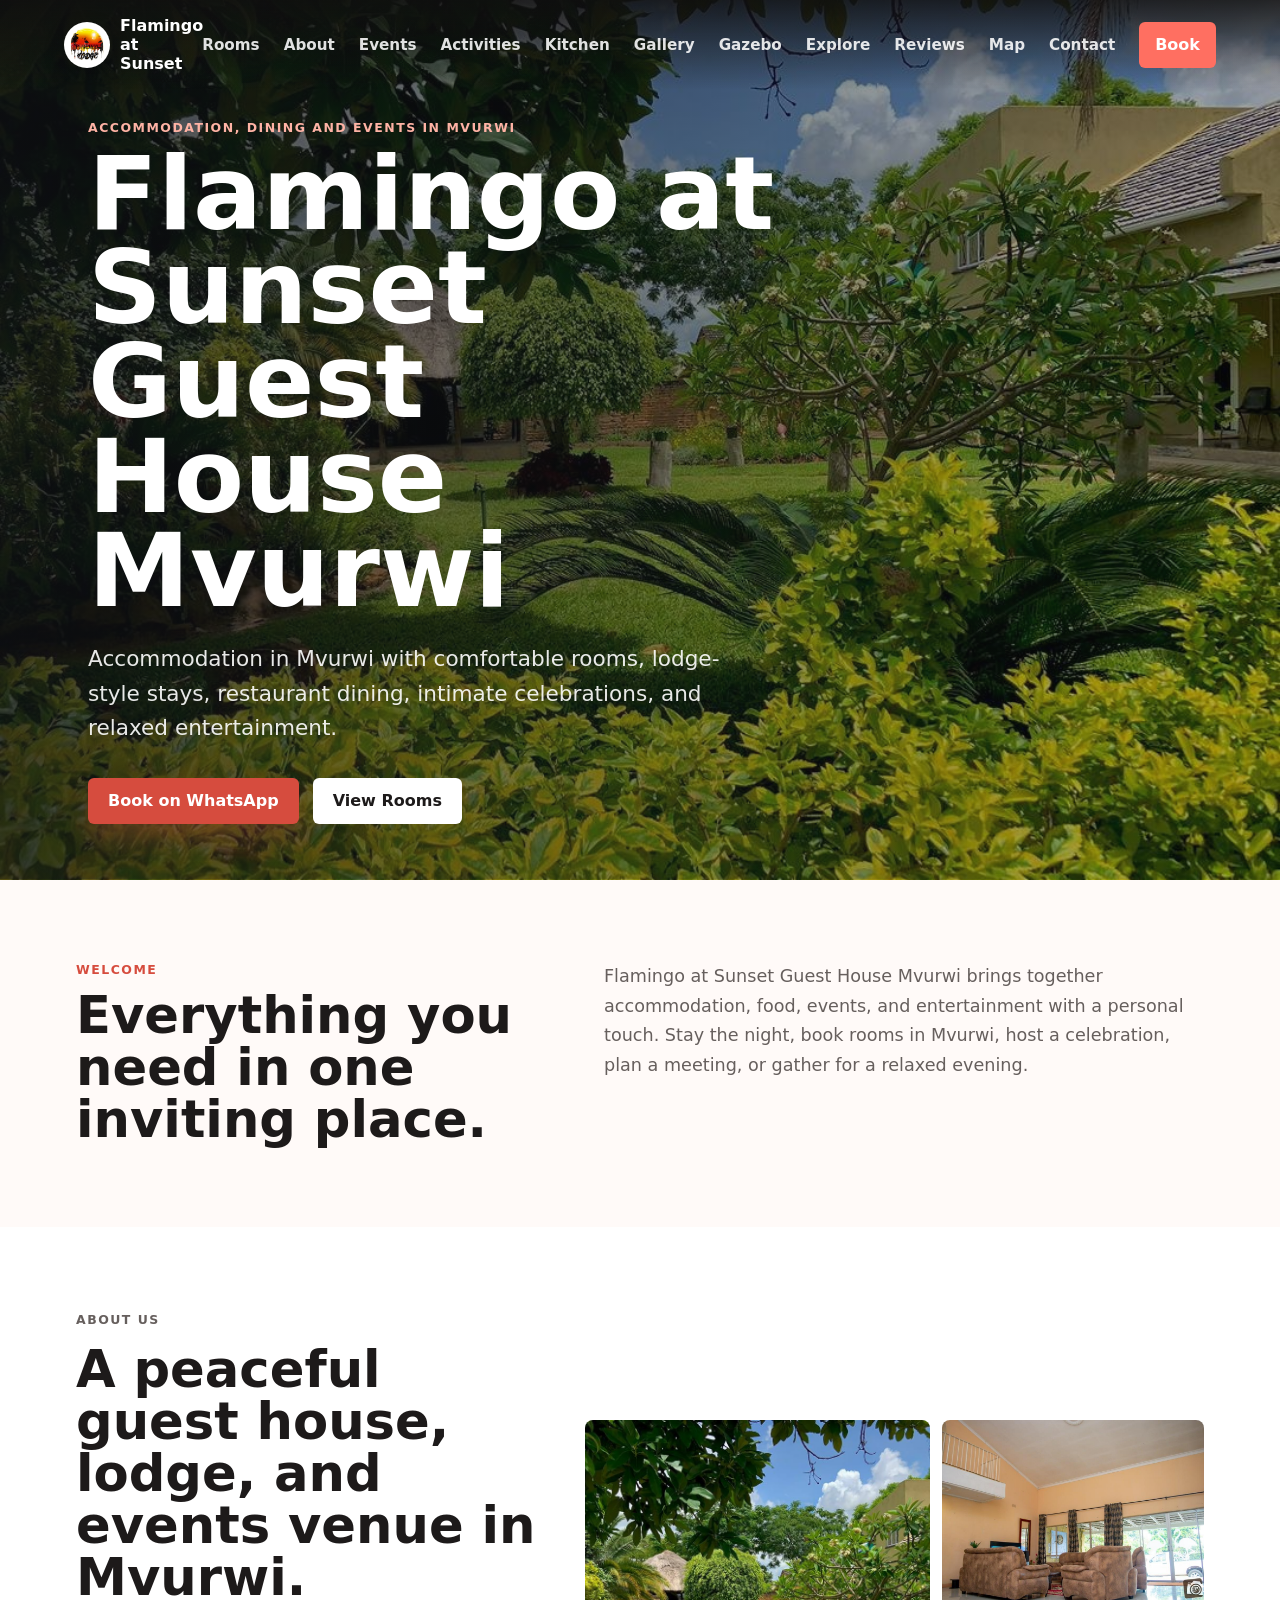
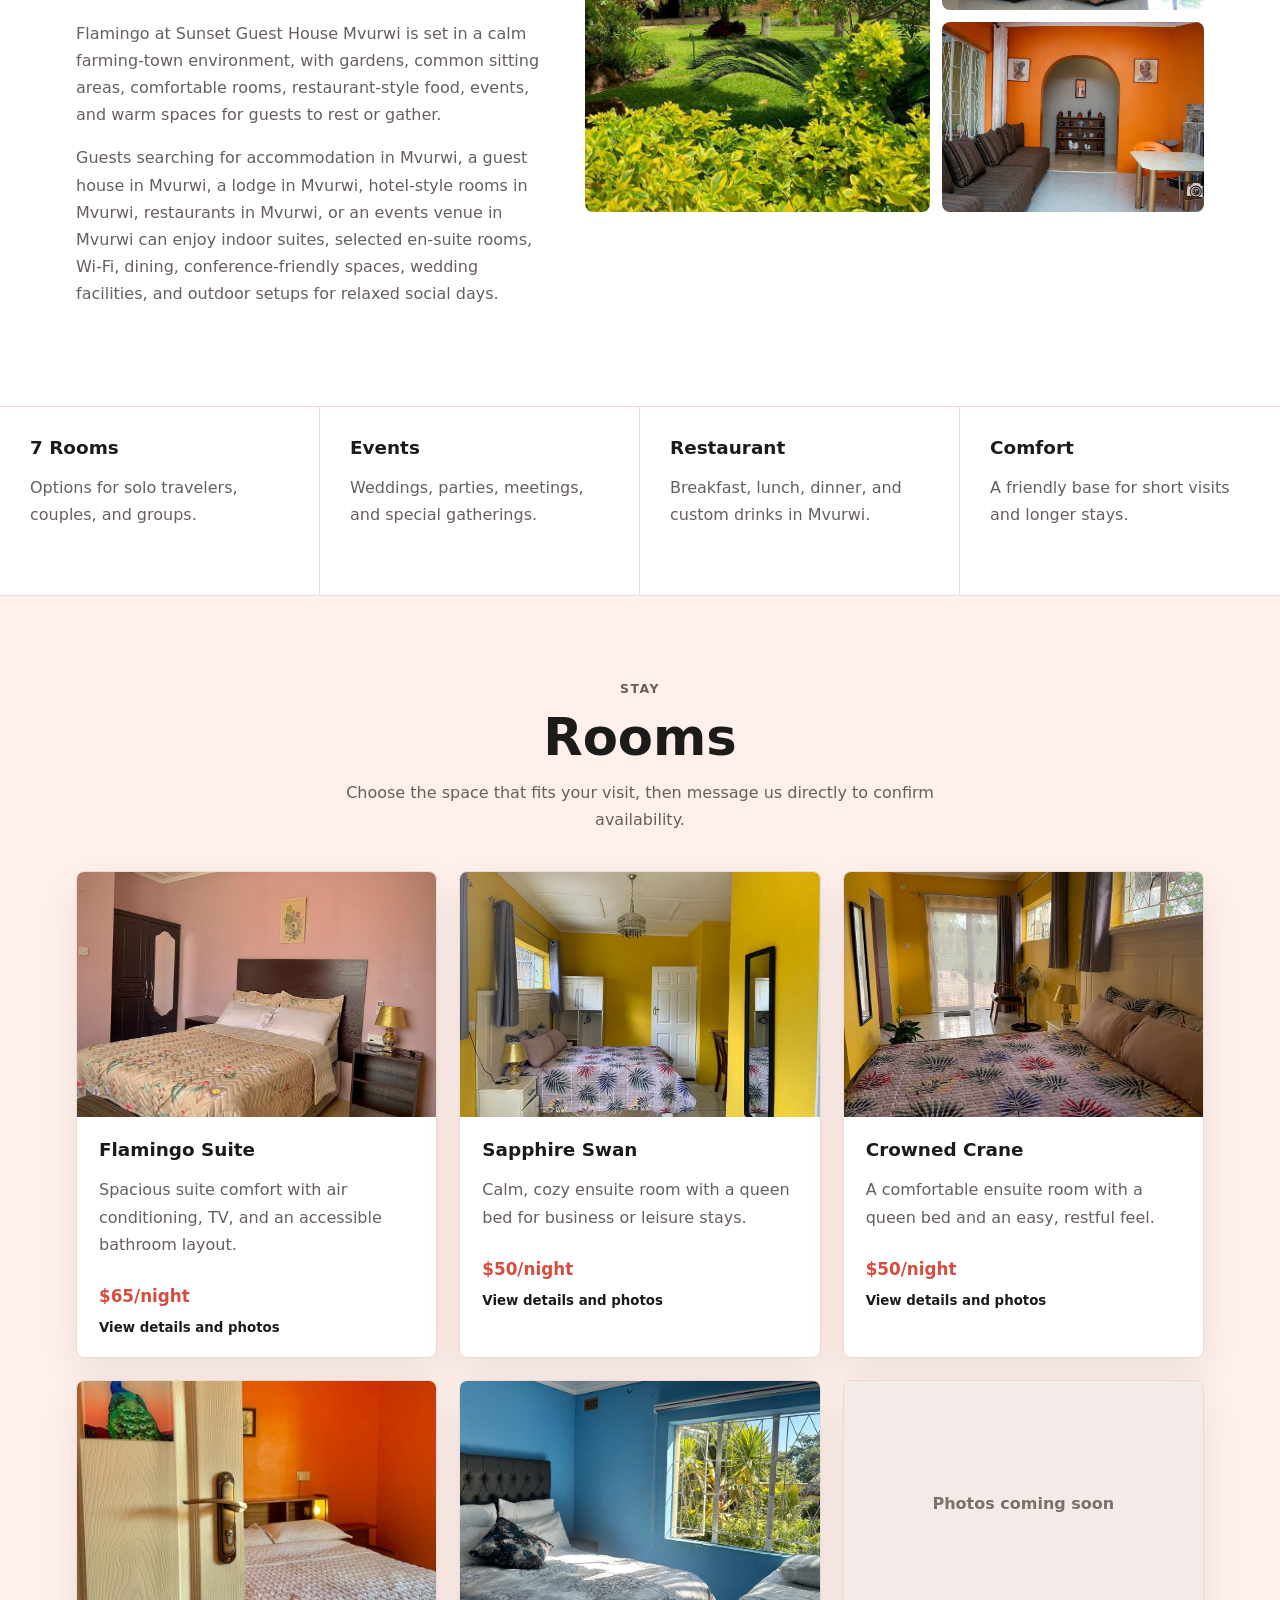
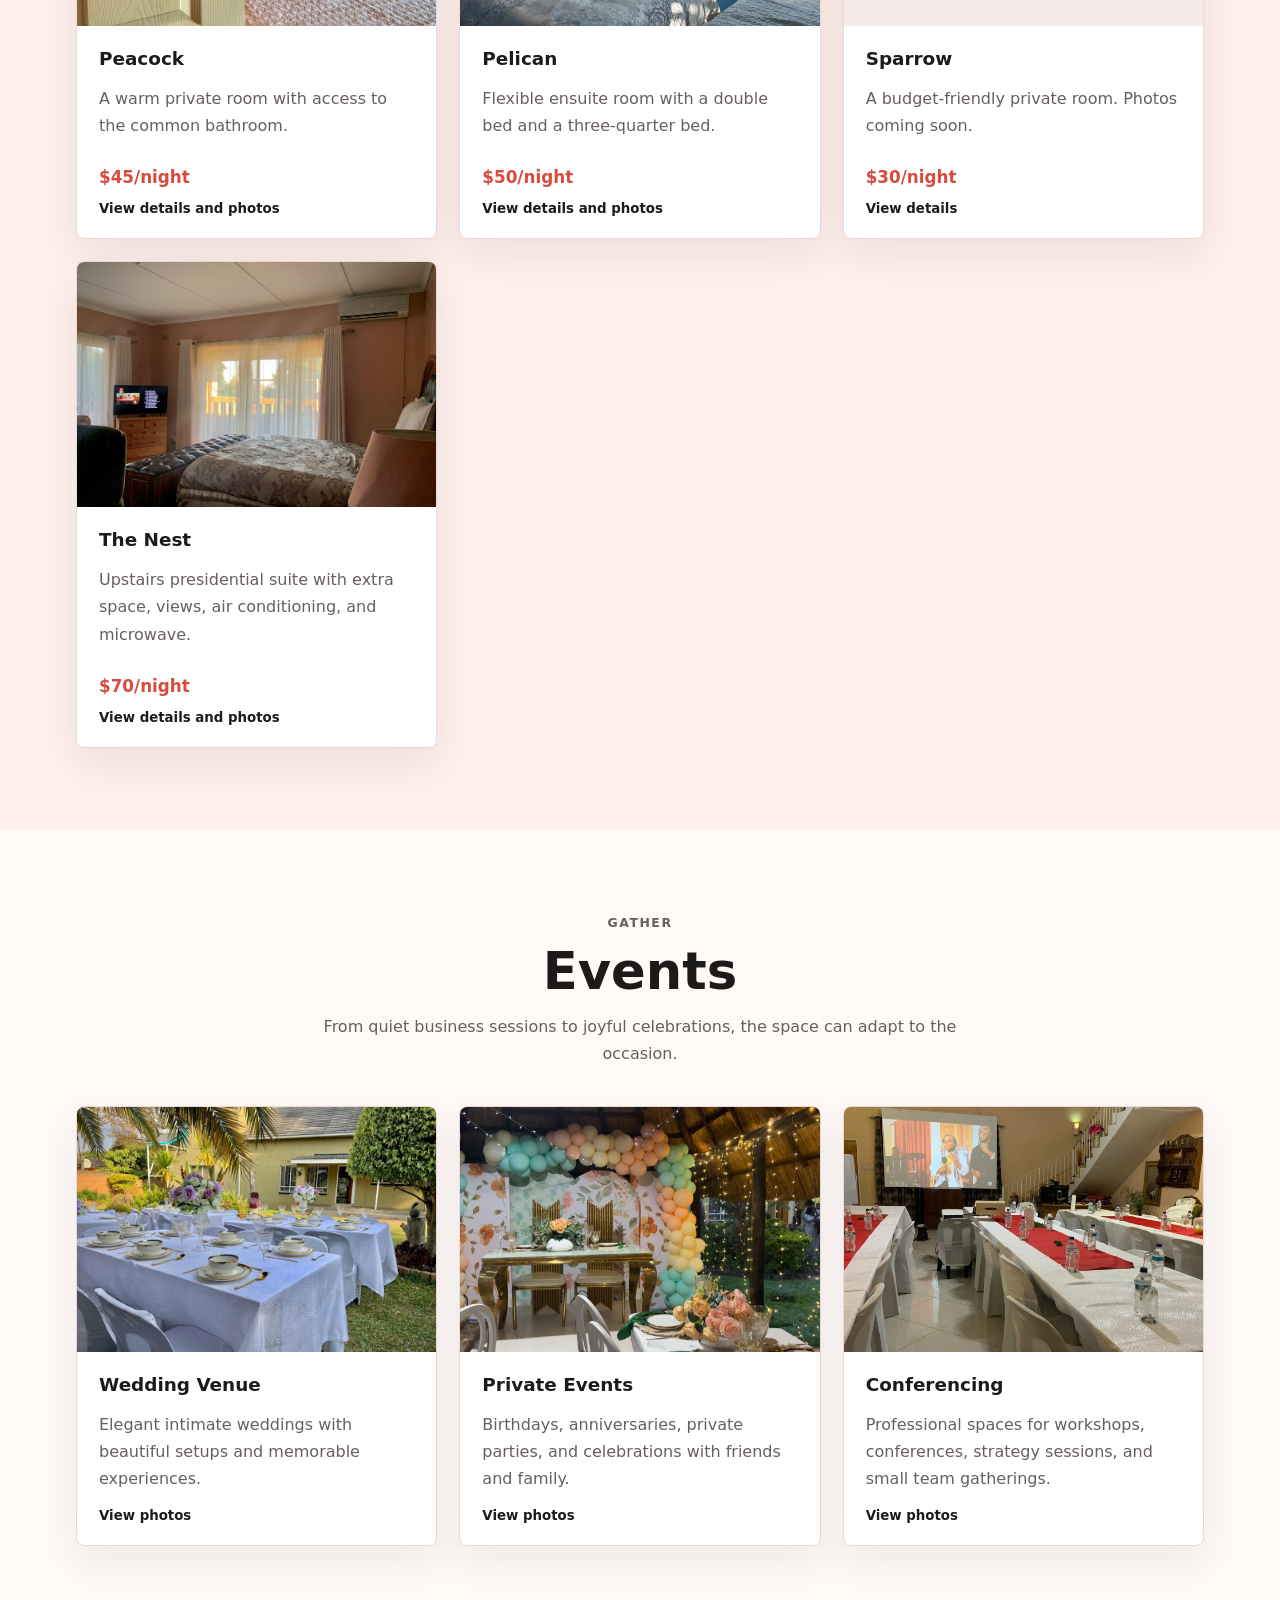
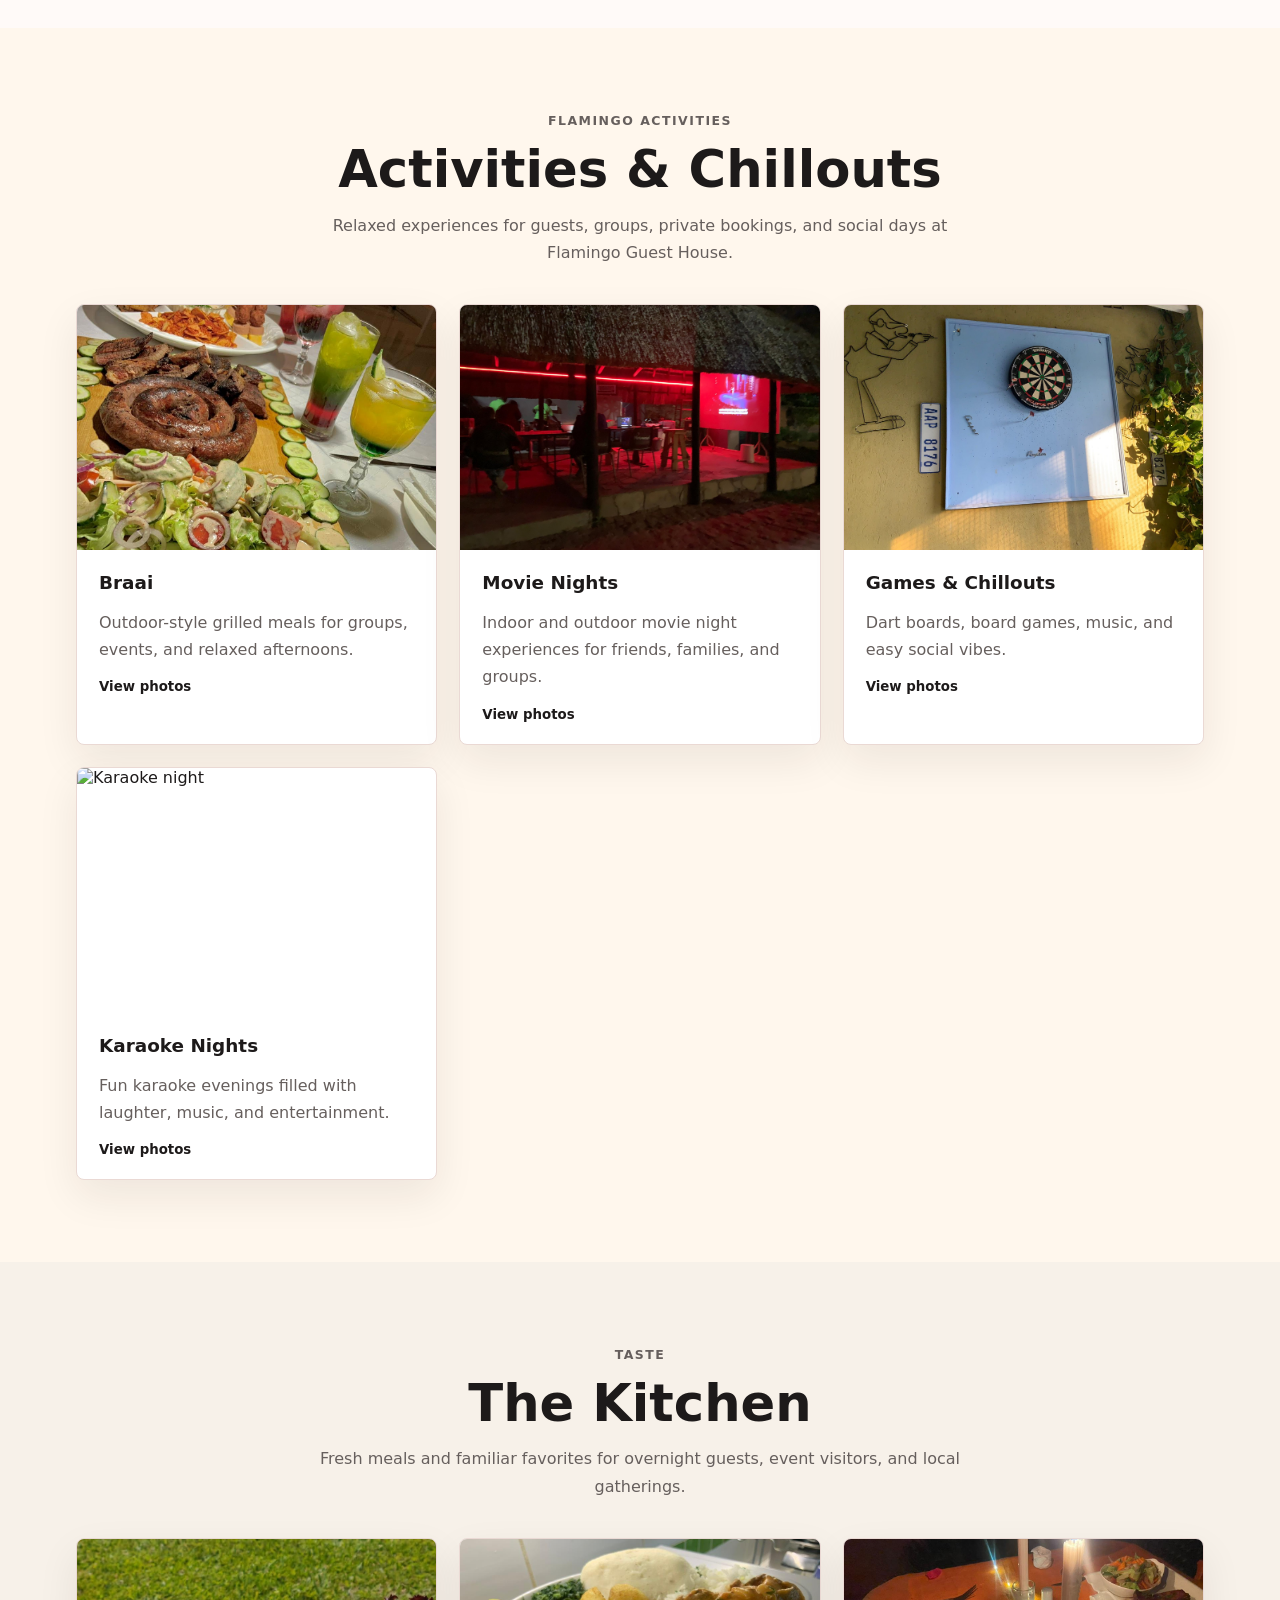
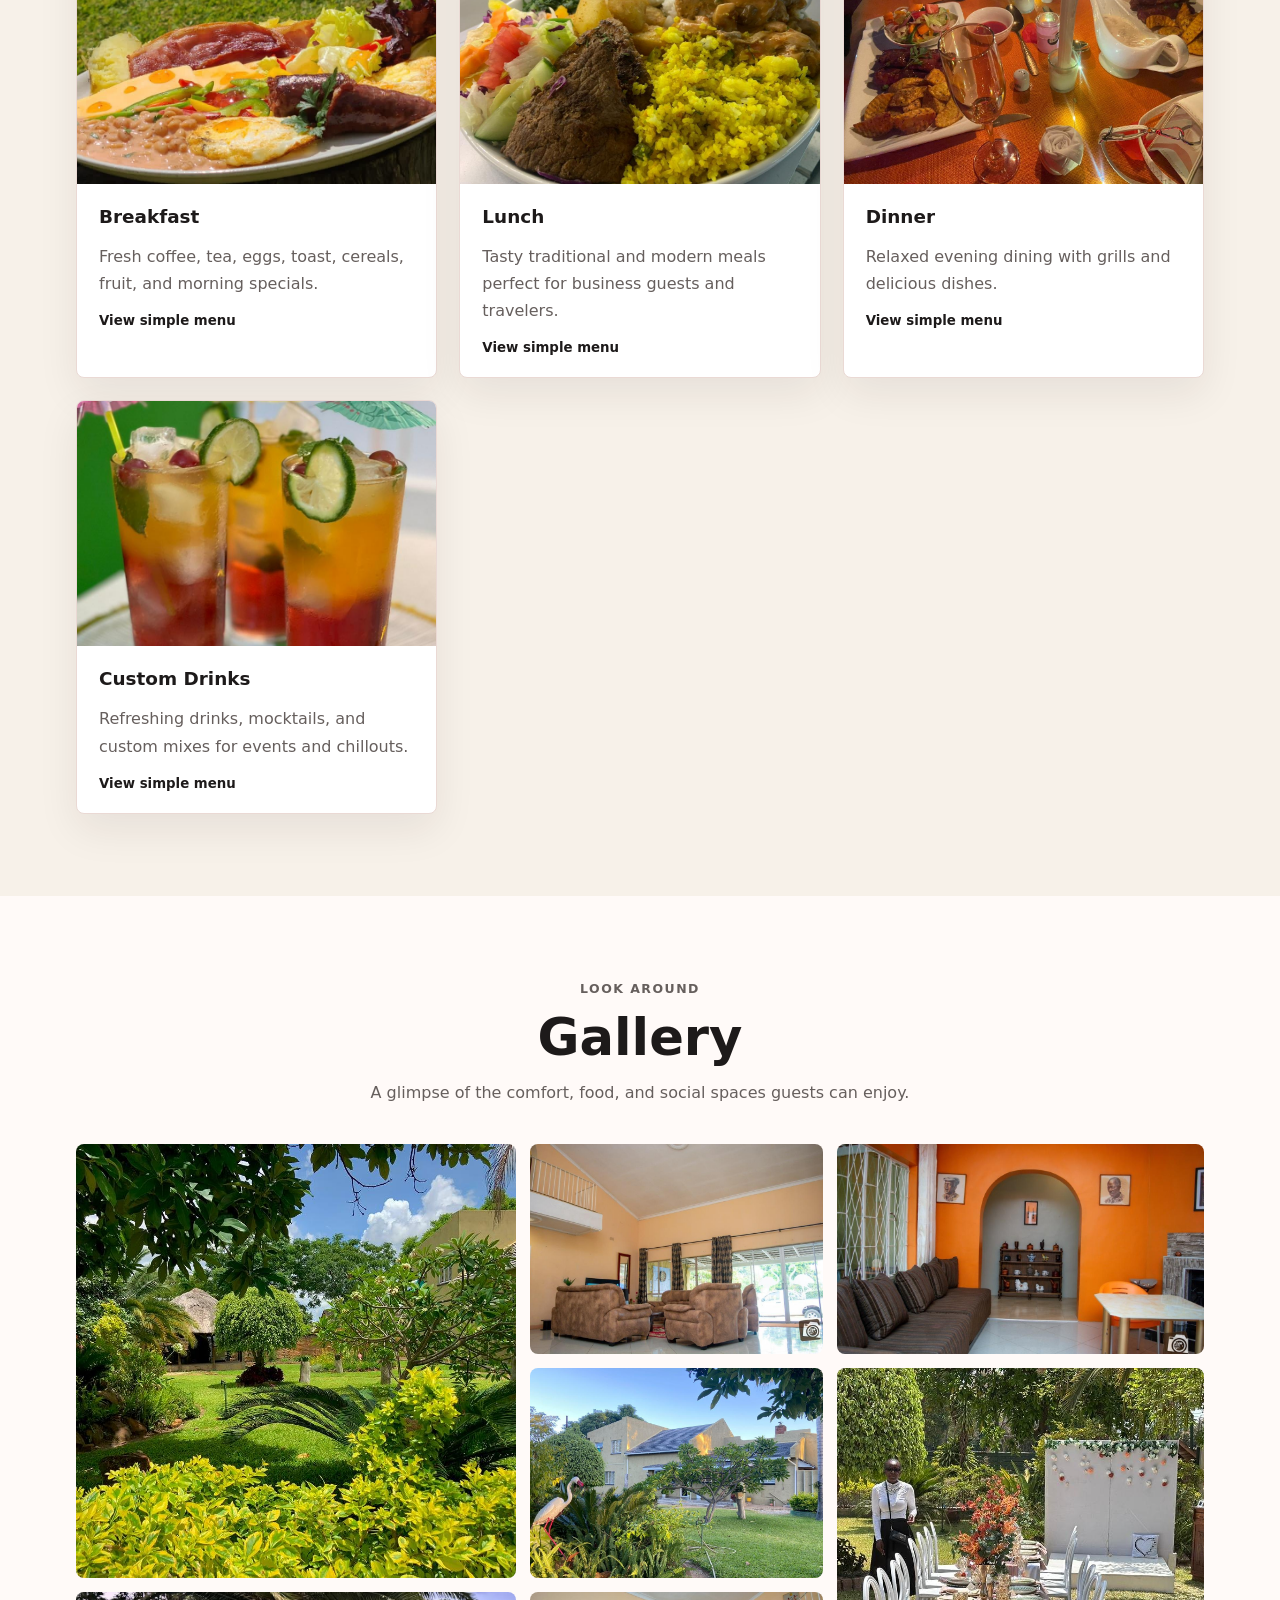
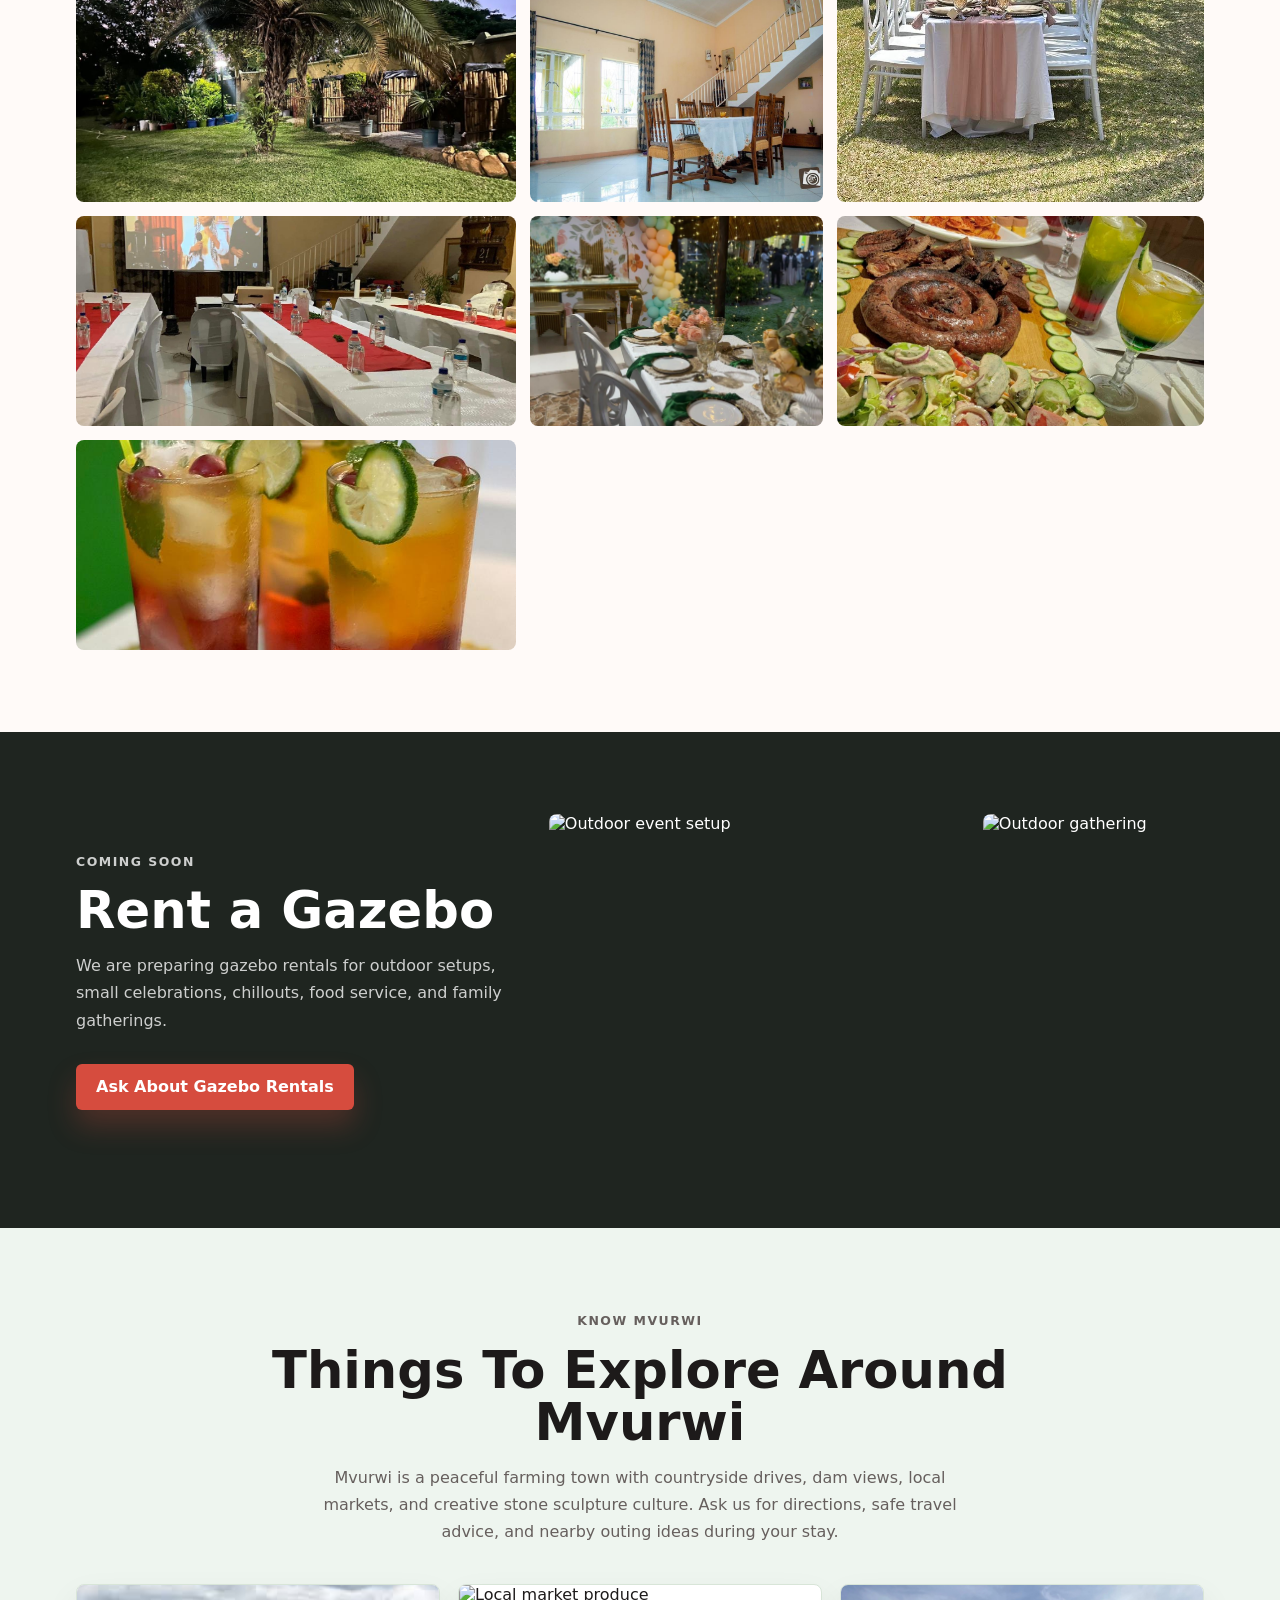
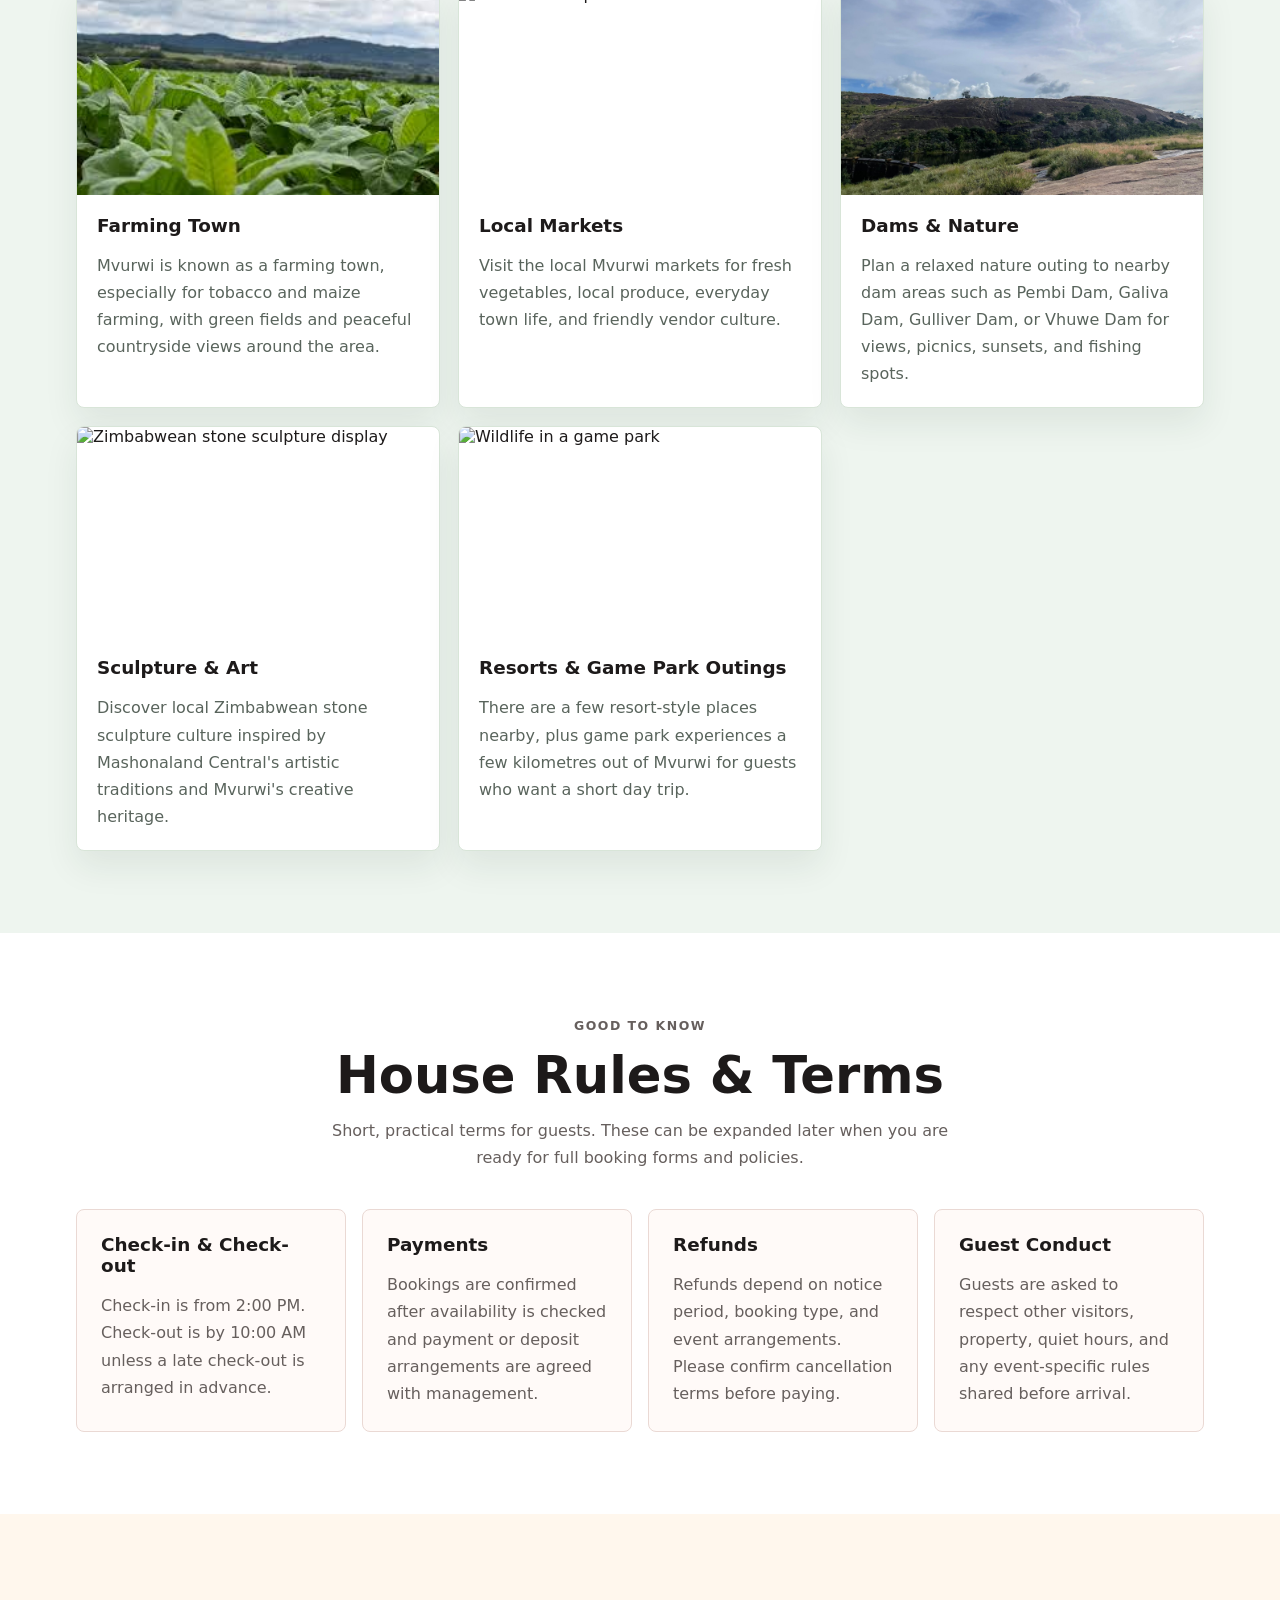
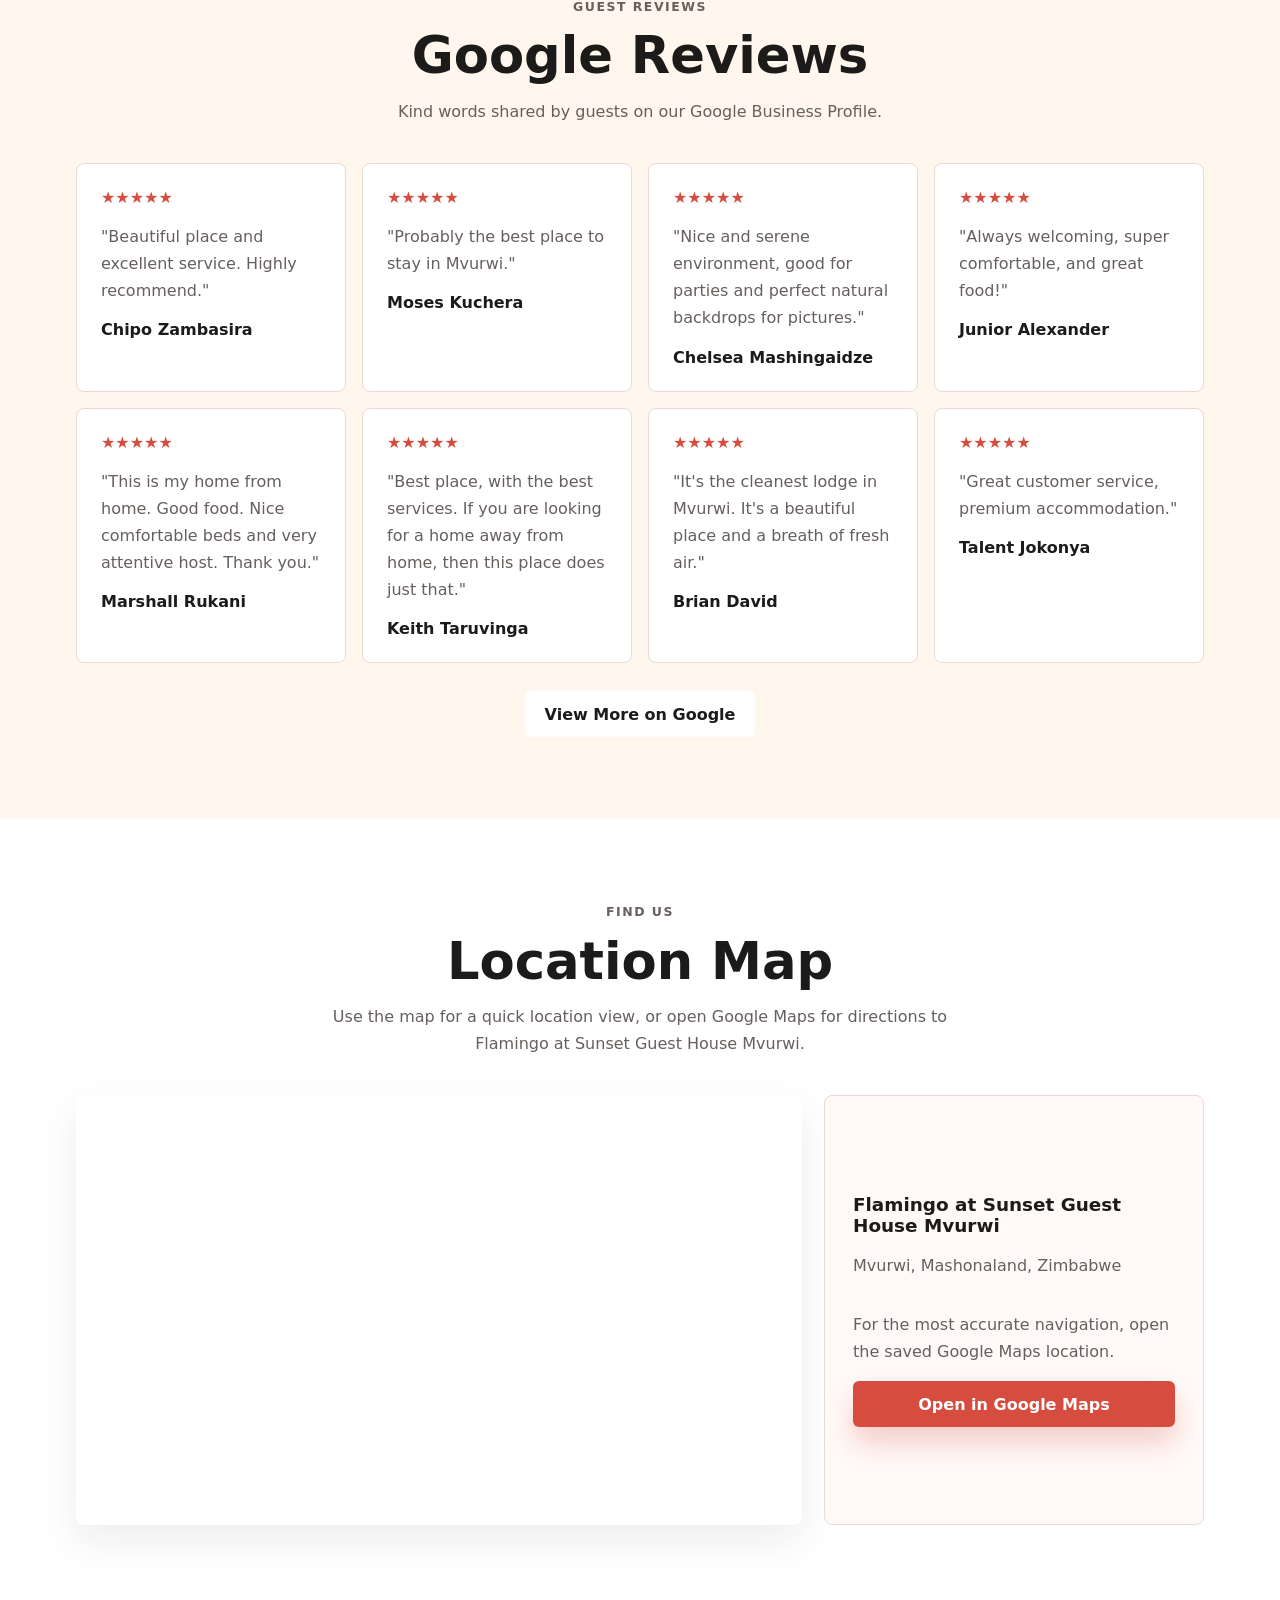
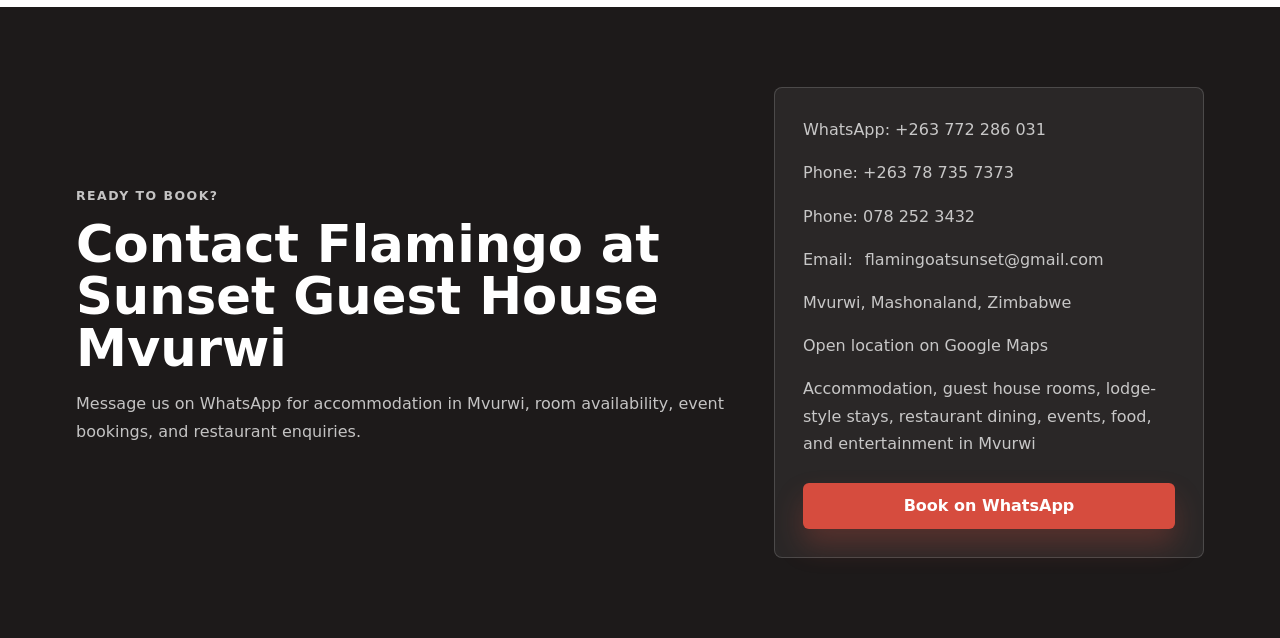
==== commit 0ddd203d: "Add files via upload" ====
--- a/index.html
+++ b/index.html
@@ -5,17 +5,60 @@
     <meta name="viewport" content="width=device-width, initial-scale=1.0" />
     <meta
       name="description"
-      content="Flamingo Guest House offers comfortable rooms, dining, events, and entertainment in a warm, vibrant setting."
+      content="Flamingo at Sunset Guest House Mvurwi offers accommodation in Mvurwi, guest house rooms, lodge-style stays, dining, restaurant service, and events venue bookings."
     />
-    <title>Flamingo Guest House</title>
+    <meta
+      name="keywords"
+      content="accommodation in Mvurwi, guest house in Mvurwi, lodge in Mvurwi, hotel in Mvurwi, rooms in Mvurwi, events venue in Mvurwi, Flamingo Guest House Mvurwi, restaurants in Mvurwi"
+    />
+    <link rel="canonical" href="https://melz06.github.io/flamingo-guest-house/" />
+    <meta property="og:title" content="Flamingo at Sunset Guest House Mvurwi" />
+    <meta property="og:description" content="Accommodation, rooms, lodge-style stays, events venue, dining, and restaurant service in Mvurwi." />
+    <meta property="og:image" content="https://melz06.github.io/flamingo-guest-house/images/brand/flamingo-logo.jpg" />
+    <meta property="og:url" content="https://melz06.github.io/flamingo-guest-house/" />
+    <meta name="twitter:card" content="summary_large_image" />
+    <title>Flamingo at Sunset Guest House Mvurwi | Accommodation, Lodge, Rooms, Restaurant & Events Venue</title>
+    <link rel="icon" href="images/brand/flamingo-logo.jpg" type="image/jpeg" />
+    <link rel="apple-touch-icon" href="images/brand/flamingo-logo.jpg" />
     <link rel="stylesheet" href="src/styles.css" />
+    <script type="application/ld+json">
+      {
+        "@context": "https://schema.org",
+        "@type": "LodgingBusiness",
+        "name": "Flamingo at Sunset Guest House Mvurwi",
+        "alternateName": ["Flamingo Guest House Mvurwi", "Flamingo at Sunset", "Flamingo Lodge Mvurwi"],
+        "description": "Accommodation in Mvurwi with guest house rooms, lodge-style stays, restaurant dining, private events, meetings, and wedding venue options.",
+        "url": "https://melz06.github.io/flamingo-guest-house/",
+        "logo": "https://melz06.github.io/flamingo-guest-house/images/brand/flamingo-logo.jpg",
+        "image": "https://melz06.github.io/flamingo-guest-house/images/brand/flamingo-logo.jpg",
+        "telephone": "+263772286031",
+        "email": "flamingoatsunset@gmail.com",
+        "address": {
+          "@type": "PostalAddress",
+          "addressLocality": "Mvurwi",
+          "addressRegion": "Mashonaland Central",
+          "addressCountry": "ZW"
+        },
+        "areaServed": "Mvurwi, Zimbabwe",
+        "priceRange": "$30-$70 per night",
+        "amenityFeature": [
+          { "@type": "LocationFeatureSpecification", "name": "Rooms in Mvurwi" },
+          { "@type": "LocationFeatureSpecification", "name": "Restaurant in Mvurwi" },
+          { "@type": "LocationFeatureSpecification", "name": "Events venue in Mvurwi" },
+          { "@type": "LocationFeatureSpecification", "name": "Guest house accommodation" }
+        ],
+        "sameAs": [
+          "https://share.google/RlLgoidRv7lkZX65t"
+        ]
+      }
+    </script>
   </head>
   <body>
     <div class="site-shell">
       <header class="topbar">
-        <a class="brand" href="#home" aria-label="Flamingo Guest House home">
-          <img class="brand-logo" src="images/brand/flamingo-logo.jpg" alt="Flamingo Lodge logo">
-          <span>Flamingo Guest House</span>
+        <a class="brand" href="#home" aria-label="Flamingo at Sunset Guest House Mvurwi home">
+          <img class="brand-logo" src="images/brand/flamingo-logo.jpg" alt="Flamingo at Sunset Guest House Mvurwi logo">
+          <span>Flamingo at Sunset</span>
         </a>
         <nav class="desktop-nav" aria-label="Primary navigation">
           <a href="#rooms">Rooms</a>
@@ -57,11 +100,11 @@
           style="background-image: linear-gradient(90deg, rgba(15, 17, 20, 0.78), rgba(15, 17, 20, 0.28)), url('images/property/garden-afternoon-wide.jpg')"
         >
           <div class="hero-content">
-            <p class="eyebrow">Accommodation, dining and events</p>
-            <h1>Flamingo Guest House</h1>
+            <p class="eyebrow">Accommodation, dining and events in Mvurwi</p>
+            <h1>Flamingo at Sunset Guest House Mvurwi</h1>
             <p class="hero-copy">
-              A warm destination for comfortable stays, intimate celebrations,
-              good food, and relaxed entertainment.
+              Accommodation in Mvurwi with comfortable rooms, lodge-style stays,
+              restaurant dining, intimate celebrations, and relaxed entertainment.
             </p>
             <div class="hero-actions">
               <a class="primary-button" href="https://wa.me/263772286031">Book on WhatsApp</a>
@@ -76,9 +119,10 @@
             <h2>Everything you need in one inviting place.</h2>
           </div>
           <p>
-            Flamingo Guest House brings together accommodation, food, events,
-            and entertainment with a personal touch. Stay the night, host a
-            celebration, plan a meeting, or gather for a relaxed evening.
+            Flamingo at Sunset Guest House Mvurwi brings together accommodation,
+            food, events, and entertainment with a personal touch. Stay the night,
+            book rooms in Mvurwi, host a celebration, plan a meeting, or gather
+            for a relaxed evening.
           </p>
         </section>
 
@@ -86,20 +130,22 @@
           <div class="about-layout">
             <div>
               <p class="eyebrow">About Us</p>
-              <h2>A peaceful guesthouse in the Mvurwi area.</h2>
+              <h2>A peaceful guest house, lodge, and events venue in Mvurwi.</h2>
               <p>
-                Flamingo Guest House is set in a calm farming-town environment,
-                with gardens, common sitting areas, comfortable rooms, food,
-                events, and warm spaces for guests to rest or gather.
+                Flamingo at Sunset Guest House Mvurwi is set in a calm farming-town
+                environment, with gardens, common sitting areas, comfortable rooms,
+                restaurant-style food, events, and warm spaces for guests to rest or gather.
               </p>
               <p>
-                Guests can enjoy indoor suites, selected en-suite rooms, Wi-Fi,
-                dining, conference-friendly spaces, wedding facilities, and
-                outdoor setups for relaxed social days.
+                Guests searching for accommodation in Mvurwi, a guest house in Mvurwi,
+                a lodge in Mvurwi, hotel-style rooms in Mvurwi, restaurants in Mvurwi,
+                or an events venue in Mvurwi can enjoy indoor suites, selected en-suite
+                rooms, Wi-Fi, dining, conference-friendly spaces, wedding facilities,
+                and outdoor setups for relaxed social days.
               </p>
             </div>
             <div class="about-photo-grid">
-              <img src="images/property/garden-afternoon-wide.jpg" alt="Flamingo Guest House garden">
+              <img src="images/property/garden-afternoon-wide.jpg" alt="Flamingo at Sunset Guest House Mvurwi garden">
               <img src="images/property/common-lounge-wide.jpg" alt="Common lounge">
               <img src="images/property/common-orange-lounge.jpg" alt="Sitting area">
             </div>
@@ -109,7 +155,7 @@
         <section class="feature-strip">
           <article class="feature"><h3>7 Rooms</h3><p>Options for solo travelers, couples, and groups.</p></article>
           <article class="feature"><h3>Events</h3><p>Weddings, parties, meetings, and special gatherings.</p></article>
-          <article class="feature"><h3>Kitchen</h3><p>Breakfast, lunch, dinner, and custom drinks.</p></article>
+          <article class="feature"><h3>Restaurant</h3><p>Breakfast, lunch, dinner, and custom drinks in Mvurwi.</p></article>
           <article class="feature"><h3>Comfort</h3><p>A friendly base for short visits and longer stays.</p></article>
         </section>
 
@@ -309,17 +355,17 @@
           <div class="section-heading">
             <p class="eyebrow">Find Us</p>
             <h2>Location Map</h2>
-            <p>Use the map for a quick location view, or open Google Maps for directions to Flamingo Guest House.</p>
+            <p>Use the map for a quick location view, or open Google Maps for directions to Flamingo at Sunset Guest House Mvurwi.</p>
           </div>
           <div class="map-layout">
             <iframe
-              title="Flamingo Guest House location map"
+              title="Flamingo at Sunset Guest House Mvurwi location map"
               src="https://www.google.com/maps?q=Flamingo%20Guest%20House%20Mvurwi%20Zimbabwe&output=embed"
               loading="lazy"
               referrerpolicy="no-referrer-when-downgrade"
             ></iframe>
             <div class="map-card">
-              <h3>Flamingo Guest House</h3>
+              <h3>Flamingo at Sunset Guest House Mvurwi</h3>
               <p>Mvurwi, Mashonaland, Zimbabwe</p>
               <p>For the most accurate navigation, open the saved Google Maps location.</p>
               <a class="primary-button" href="https://maps.app.goo.gl/oKtzaX5ZXM9a6fP58">Open in Google Maps</a>
@@ -330,8 +376,8 @@
         <section id="contact" class="contact-section">
           <div>
             <p class="eyebrow">Ready to book?</p>
-            <h2>Contact Flamingo Guest House</h2>
-            <p>Message us on WhatsApp for room availability, event bookings, and kitchen enquiries.</p>
+            <h2>Contact Flamingo at Sunset Guest House Mvurwi</h2>
+            <p>Message us on WhatsApp for accommodation in Mvurwi, room availability, event bookings, and restaurant enquiries.</p>
           </div>
           <div class="contact-card">
             <p>WhatsApp: +263 772 286 031</p>
@@ -340,7 +386,7 @@
             <p>Email: <a href="mailto:flamingoatsunset@gmail.com">flamingoatsunset@gmail.com</a></p>
             <p>Mvurwi, Mashonaland, Zimbabwe</p>
             <p><a href="https://maps.app.goo.gl/oKtzaX5ZXM9a6fP58">Open location on Google Maps</a></p>
-            <p>Accommodation, events, food, and entertainment</p>
+            <p>Accommodation, guest house rooms, lodge-style stays, restaurant dining, events, food, and entertainment in Mvurwi</p>
             <a class="primary-button" href="https://wa.me/263772286031">Book on WhatsApp</a>
           </div>
         </section>
